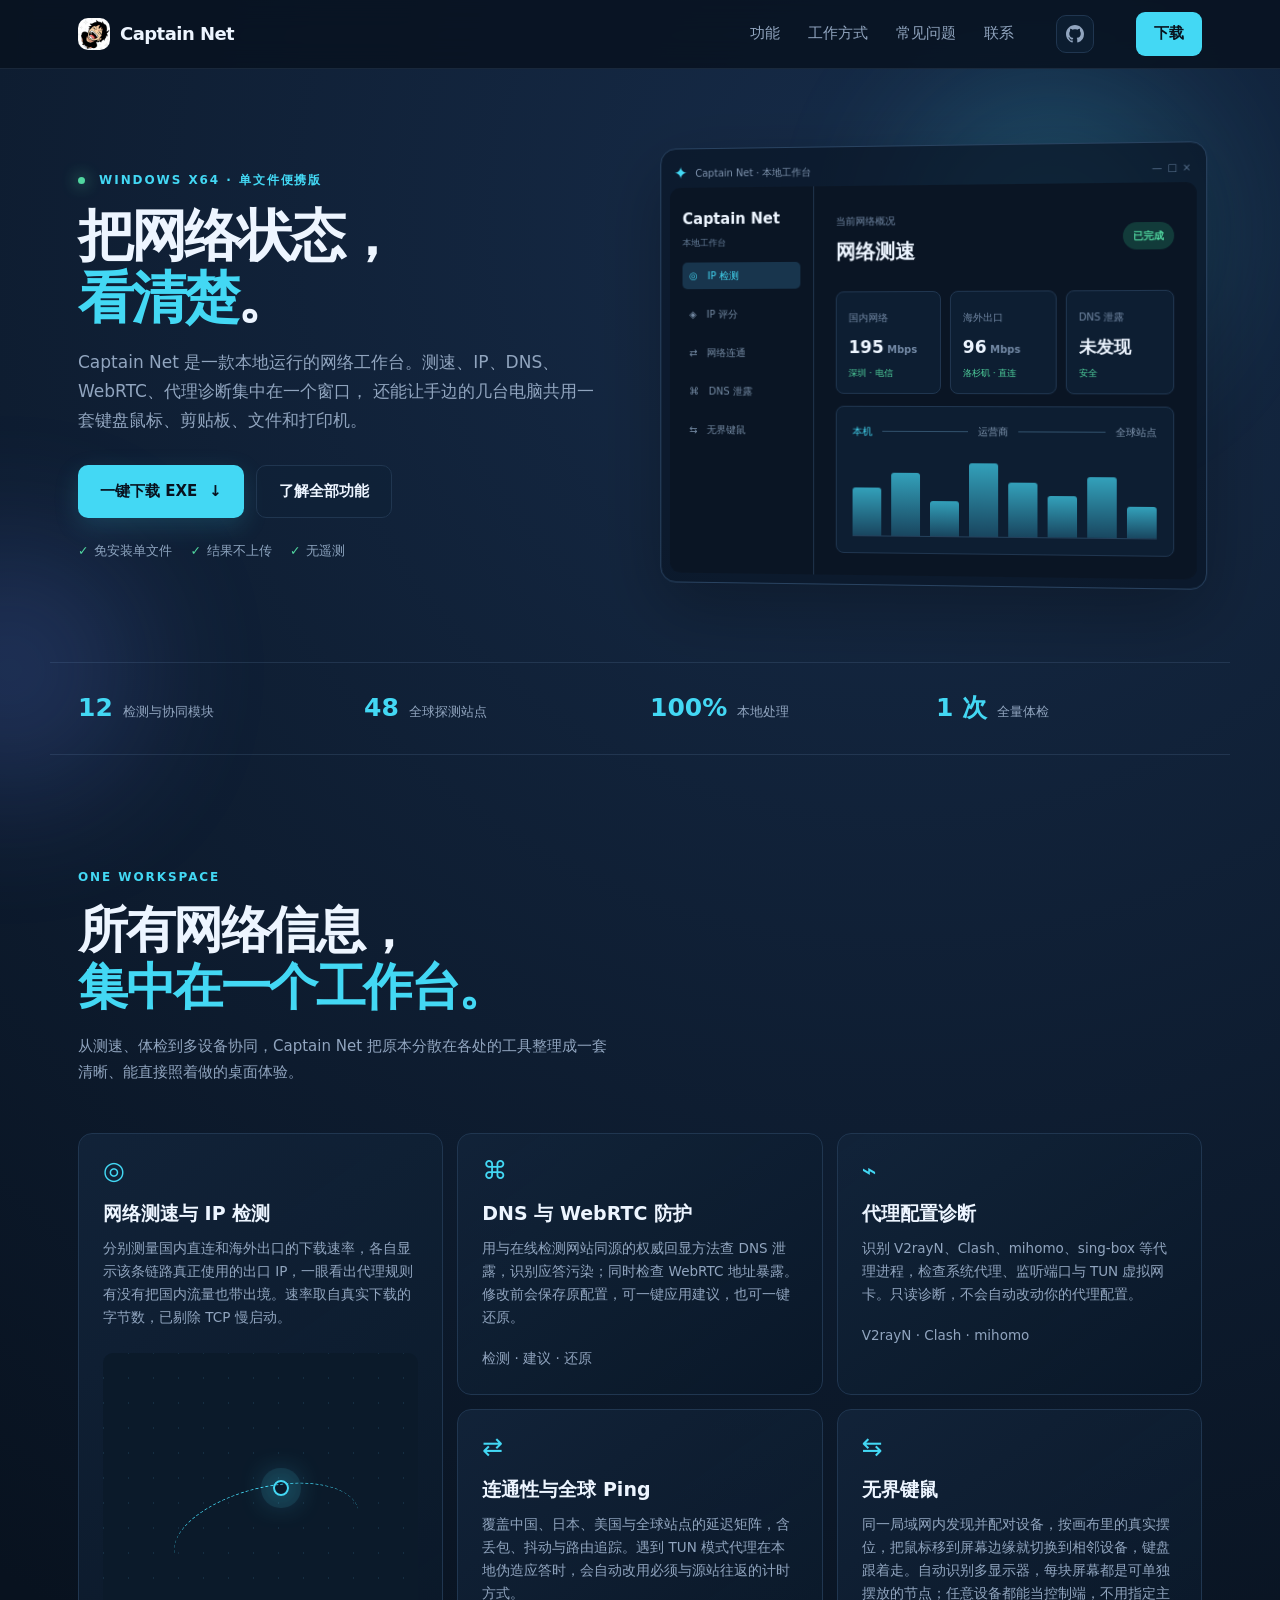
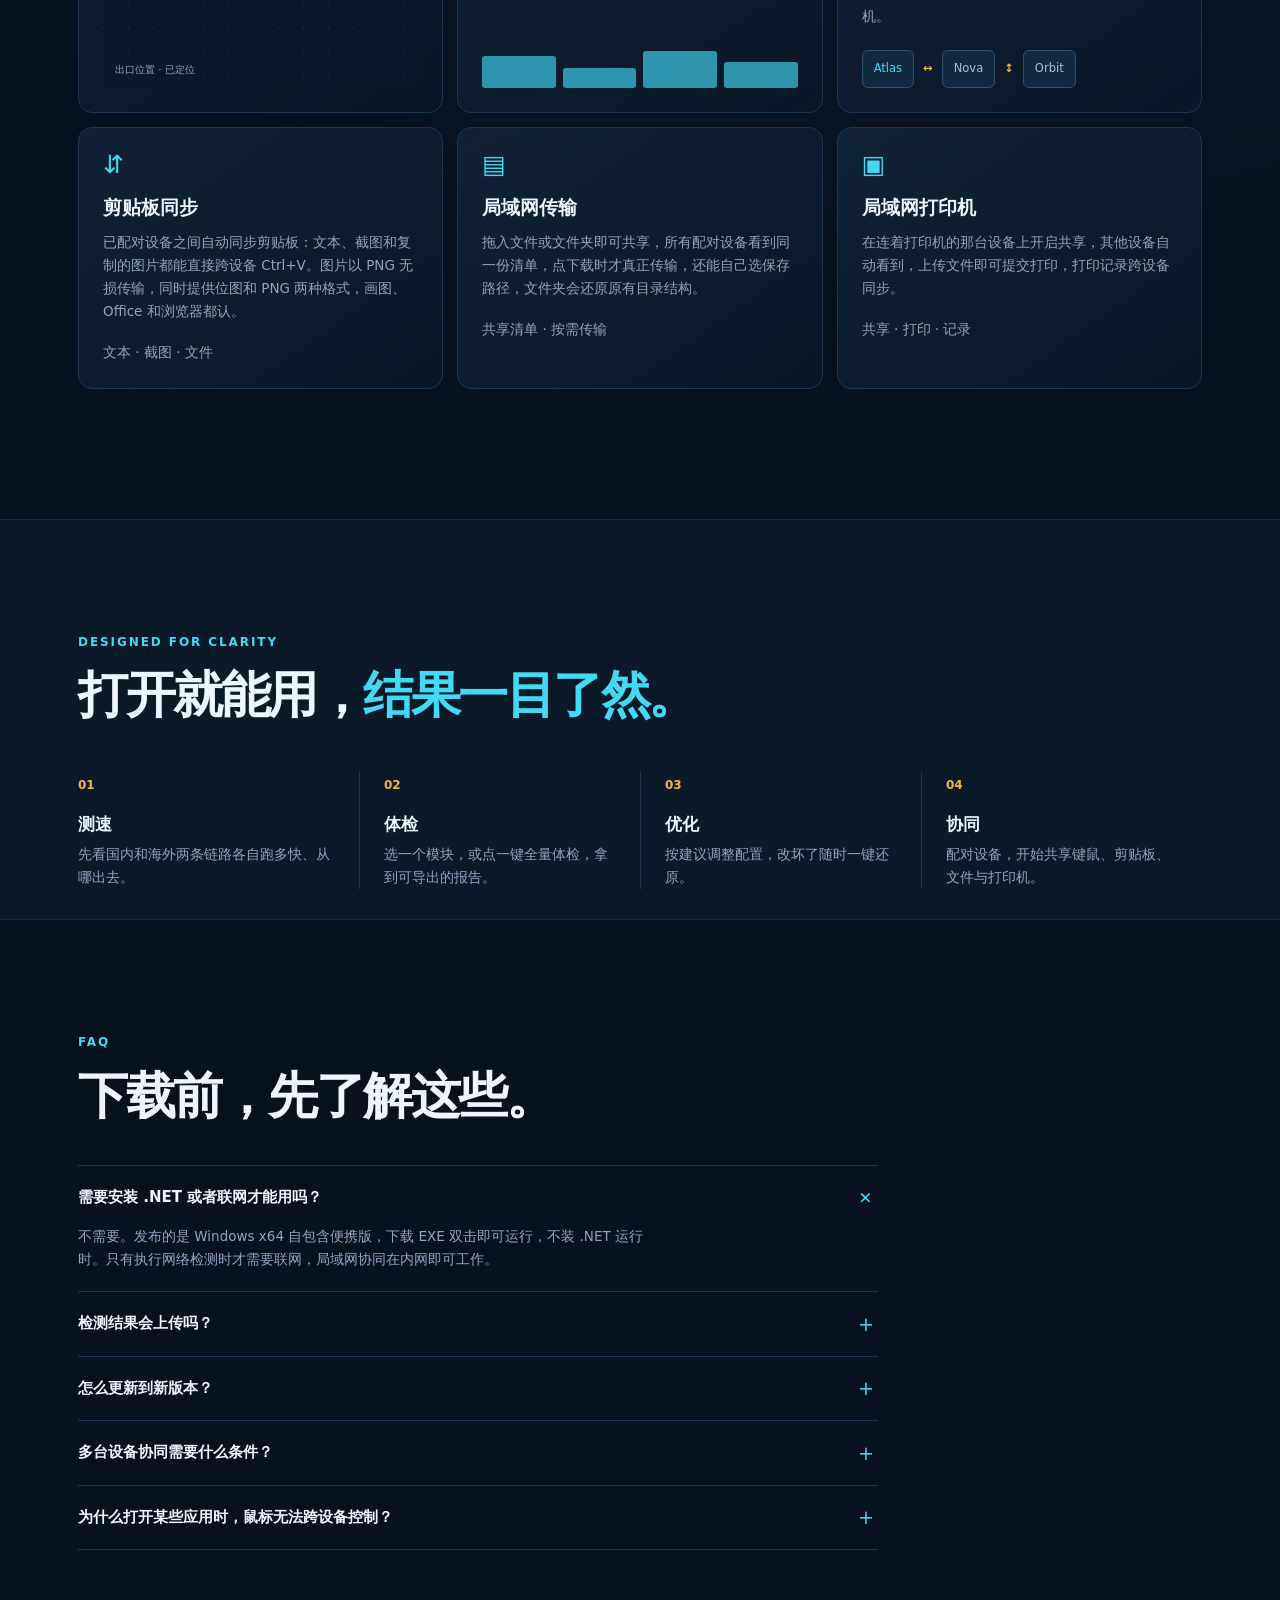
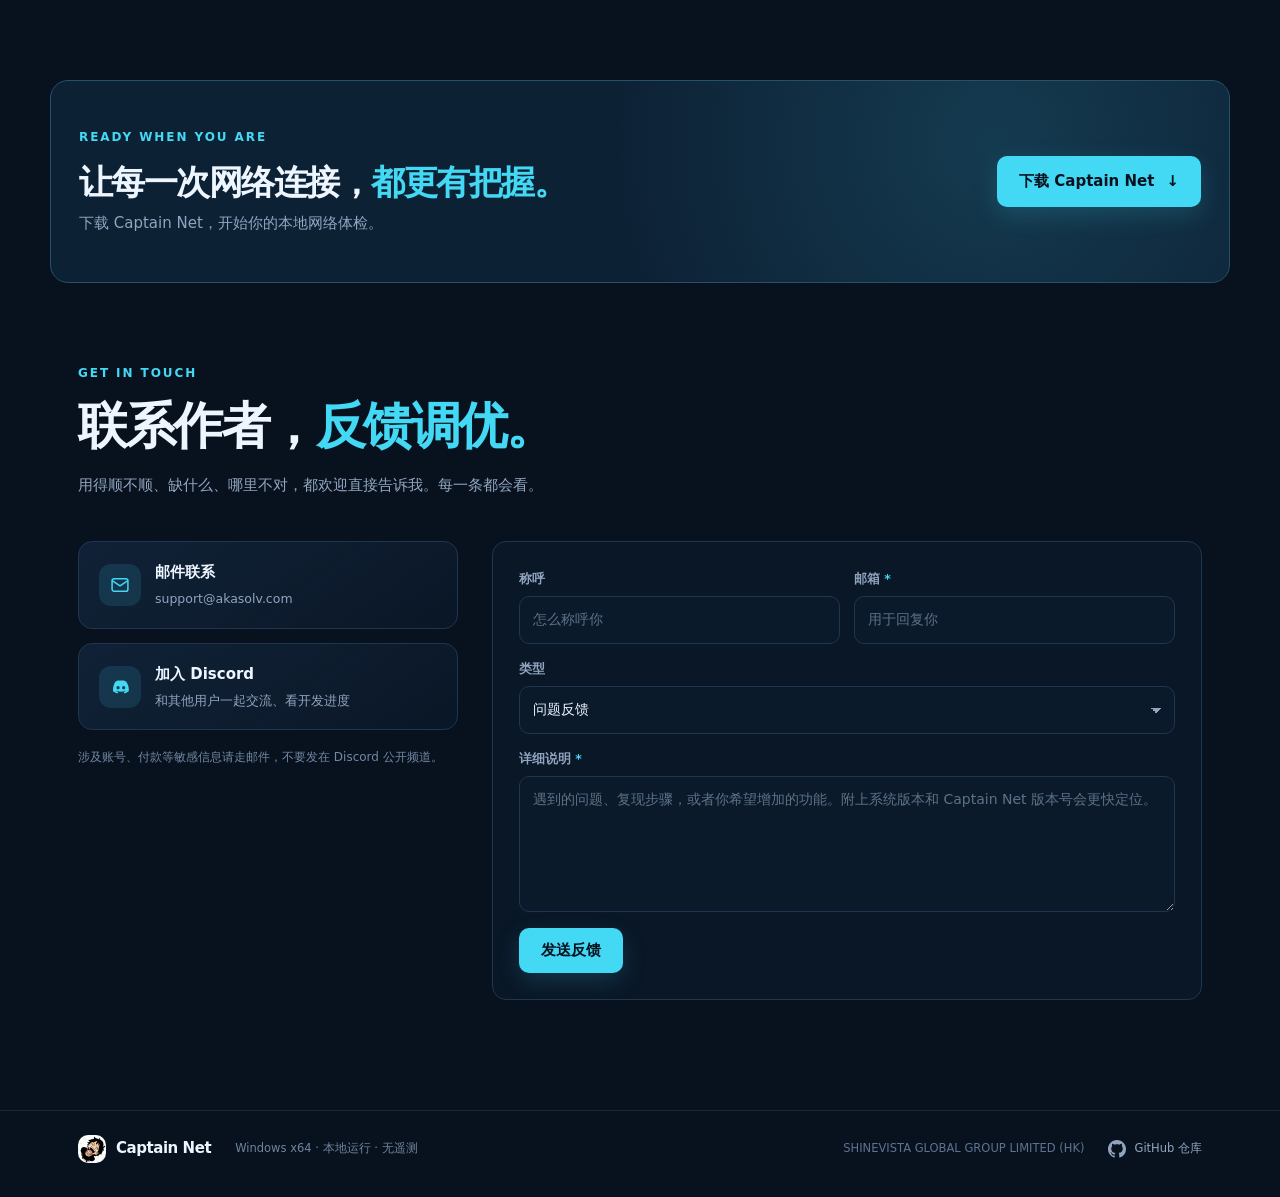
==== index.html @ dd7afcbd "Answer why cross-device mouse control fails in some apps Adds an FAQ entry covering the three cases " ====
<!doctype html>
<html lang="zh-CN">
<head>
  <meta charset="utf-8">
  <meta name="viewport" content="width=device-width, initial-scale=1, viewport-fit=cover">
  <meta name="theme-color" content="#08121f">
  <title>Captain Net · 本地网络工作台</title>
  <meta name="description" content="Captain Net 是一款本地运行的 Windows 网络工具：网络测速、IP 与 DNS 检测、代理诊断，以及跨设备共享键鼠、剪贴板、文件与打印机。单文件便携版，检测结果不上传。">

  <link rel="icon" type="image/png" sizes="32x32" href="assets/icon-32.png">
  <link rel="icon" type="image/png" sizes="512x512" href="assets/icon-512.png">
  <link rel="apple-touch-icon" href="assets/icon-180.png">

  <meta property="og:type" content="website">
  <meta property="og:title" content="Captain Net · 本地网络工作台">
  <meta property="og:description" content="网络测速、IP 与 DNS 检测、代理诊断，以及跨设备共享键鼠、剪贴板、文件与打印机。单文件便携版，本地运行。">
  <meta property="og:image" content="assets/icon-512.png">
  <meta name="twitter:card" content="summary">

  <link rel="preload" as="image" href="assets/icon-180.png">
  <link rel="stylesheet" href="styles.css">
</head>
<body>
  <div class="ambient ambient-one" aria-hidden="true"></div>
  <div class="ambient ambient-two" aria-hidden="true"></div>

  <a class="skip-link" href="#features">跳到主要内容</a>

  <header class="site-header">
    <div class="header-inner">
      <a class="brand" href="#top" aria-label="Captain Net 首页">
        <img src="assets/icon-180.png" width="32" height="32" alt="">
        <span>Captain Net</span>
      </a>

      <nav class="main-nav" id="main-nav" aria-label="主导航">
        <a href="#features">功能</a>
        <a href="#workflow">工作方式</a>
        <a href="#faq">常见问题</a>
        <a href="#contact">联系</a>
      </nav>

      <a class="icon-link" href="https://github.com/captainzeqi/Captain-Net-Releases" target="_blank" rel="noopener" aria-label="在 GitHub 上查看 Captain Net" title="GitHub 仓库"><svg viewBox="0 0 16 16" width="18" height="18" aria-hidden="true" focusable="false"><path fill="currentColor" d="M8 0C3.58 0 0 3.58 0 8c0 3.54 2.29 6.53 5.47 7.59.4.07.55-.17.55-.38 0-.19-.01-.82-.01-1.49-2.01.37-2.53-.49-2.69-.94-.09-.23-.48-.94-.82-1.13-.28-.15-.68-.52-.01-.53.63-.01 1.08.58 1.23.82.72 1.21 1.87.87 2.33.66.07-.52.28-.87.51-1.07-1.78-.2-3.64-.89-3.64-3.95 0-.87.31-1.59.82-2.15-.08-.2-.36-1.02.08-2.12 0 0 .67-.21 2.2.82.64-.18 1.32-.27 2-.27.68 0 1.36.09 2 .27 1.53-1.04 2.2-.82 2.2-.82.44 1.1.16 1.92.08 2.12.51.56.82 1.27.82 2.15 0 3.07-1.87 3.75-3.65 3.95.29.25.54.73.54 1.48 0 1.07-.01 1.93-.01 2.2 0 .21.15.46.55.38A8.01 8.01 0 0 0 16 8c0-4.42-3.58-8-8-8Z"/></svg></a>

      <a class="nav-download" data-download href="https://github.com/captainzeqi/Captain-Net-Releases/releases/latest">下载</a>

      <button class="nav-toggle" type="button" aria-expanded="false" aria-controls="main-nav" aria-label="展开导航">
        <span></span><span></span>
      </button>
    </div>
  </header>

  <main id="top">
    <section class="hero section-shell">
      <div class="hero-copy">
        <p class="eyebrow"><span class="status-dot"></span> Windows x64 · 单文件便携版</p>
        <h1>把网络状态，<em>看清楚</em>。</h1>
        <p class="hero-lead">
          Captain Net 是一款本地运行的网络工作台。测速、IP、DNS、WebRTC、代理诊断集中在一个窗口，
          还能让手边的几台电脑共用一套键盘鼠标、剪贴板、文件和打印机。
        </p>
        <div class="hero-actions">
          <a class="button button-primary" data-download href="https://github.com/captainzeqi/Captain-Net-Releases/releases/latest">
            一键下载 EXE <span aria-hidden="true">↓</span>
          </a>
          <a class="button button-secondary" href="#features">了解全部功能</a>
        </div>
        <ul class="trust-row">
          <li>免安装单文件</li>
          <li>结果不上传</li>
          <li>无遥测</li>
        </ul>
      </div>

      <div class="hero-visual" aria-label="Captain Net 界面预览" role="img">
        <div class="window-top" aria-hidden="true">
          <span class="window-logo">✦</span>
          <span class="window-title">Captain Net · 本地工作台</span>
          <span class="window-controls">— □ ×</span>
        </div>
        <div class="dashboard" aria-hidden="true">
          <aside>
            <strong>Captain Net</strong>
            <small>本地工作台</small>
            <i class="nav-active">◎　IP 检测</i>
            <i>◈　IP 评分</i>
            <i>⇄　网络连通</i>
            <i>⌘　DNS 泄露</i>
            <i>⇆　无界键鼠</i>
          </aside>
          <div class="dash-content">
            <div class="dash-heading">
              <div><small>当前网络概况</small><h3>网络测速</h3></div>
              <b>已完成</b>
            </div>
            <div class="metric-grid">
              <div><small>国内网络</small><strong>195<span> Mbps</span></strong><span class="good">深圳 · 电信</span></div>
              <div><small>海外出口</small><strong>96<span> Mbps</span></strong><span class="good">洛杉矶 · 直连</span></div>
              <div><small>DNS 泄露</small><strong>未发现</strong><span class="good">安全</span></div>
            </div>
            <div class="route-card">
              <div class="route-line">
                <span class="route-node active">本机</span><i></i>
                <span class="route-node">运营商</span><i></i>
                <span class="route-node">全球站点</span>
              </div>
              <div class="route-bars">
                <b style="height:58%"></b><b style="height:76%"></b><b style="height:42%"></b><b style="height:88%"></b>
                <b style="height:65%"></b><b style="height:50%"></b><b style="height:72%"></b><b style="height:38%"></b>
              </div>
            </div>
          </div>
        </div>
      </div>
    </section>

    <section class="proof-strip section-shell" aria-label="产品概览">
      <div><strong>12</strong><span>检测与协同模块</span></div>
      <div><strong>48</strong><span>全球探测站点</span></div>
      <div><strong>100%</strong><span>本地处理</span></div>
      <div><strong>1 次</strong><span>全量体检</span></div>
    </section>

    <section id="features" class="section-shell section-block">
      <div class="section-heading">
        <p class="eyebrow">ONE WORKSPACE</p>
        <h2>所有网络信息，<br><em>集中在一个工作台。</em></h2>
        <p>从测速、体检到多设备协同，Captain Net 把原本分散在各处的工具整理成一套清晰、能直接照着做的桌面体验。</p>
      </div>

      <div class="feature-grid">
        <article class="feature-card feature-large">
          <span class="feature-icon" aria-hidden="true">◎</span>
          <h3>网络测速与 IP 检测</h3>
          <p>分别测量国内直连和海外出口的下载速率，各自显示该条链路真正使用的出口 IP，一眼看出代理规则有没有把国内流量也带出境。速率取自真实下载的字节数，已剔除 TCP 慢启动。</p>
          <div class="mini-map" aria-hidden="true">
            <span class="map-pulse"></span>
            <span class="map-route"></span>
            <small>出口位置 · 已定位</small>
          </div>
        </article>

        <article class="feature-card">
          <span class="feature-icon" aria-hidden="true">⌘</span>
          <h3>DNS 与 WebRTC 防护</h3>
          <p>用与在线检测网站同源的权威回显方法查 DNS 泄露，识别应答污染；同时检查 WebRTC 地址暴露。修改前会保存原配置，可一键应用建议，也可一键还原。</p>
          <p class="feature-tag">检测 · 建议 · 还原</p>
        </article>

        <article class="feature-card">
          <span class="feature-icon" aria-hidden="true">⌁</span>
          <h3>代理配置诊断</h3>
          <p>识别 V2rayN、Clash、mihomo、sing-box 等代理进程，检查系统代理、监听端口与 TUN 虚拟网卡。只读诊断，不会自动改动你的代理配置。</p>
          <p class="feature-tag">V2rayN · Clash · mihomo</p>
        </article>

        <article class="feature-card">
          <span class="feature-icon" aria-hidden="true">⇄</span>
          <h3>连通性与全球 Ping</h3>
          <p>覆盖中国、日本、美国与全球站点的延迟矩阵，含丢包、抖动与路由追踪。遇到 TUN 模式代理在本地伪造应答时，会自动改用必须与源站往返的计时方式。</p>
          <div class="latency-lines" aria-hidden="true"><i></i><i></i><i></i><i></i></div>
        </article>

        <article class="feature-card">
          <span class="feature-icon" aria-hidden="true">⇆</span>
          <h3>无界键鼠</h3>
          <p>同一局域网内发现并配对设备，按画布里的真实摆位，把鼠标移到屏幕边缘就切换到相邻设备，键盘跟着走。自动识别多显示器，每块屏幕都是可单独摆放的节点；任意设备都能当控制端，不用指定主机。</p>
          <div class="device-flow" aria-hidden="true">
            <span>Atlas</span><b>↔</b><span>Nova</span><b>↕</b><span>Orbit</span>
          </div>
        </article>

        <article class="feature-card">
          <span class="feature-icon" aria-hidden="true">⇵</span>
          <h3>剪贴板同步</h3>
          <p>已配对设备之间自动同步剪贴板：文本、截图和复制的图片都能直接跨设备 Ctrl+V。图片以 PNG 无损传输，同时提供位图和 PNG 两种格式，画图、Office 和浏览器都认。</p>
          <p class="feature-tag">文本 · 截图 · 文件</p>
        </article>

        <article class="feature-card">
          <span class="feature-icon" aria-hidden="true">▤</span>
          <h3>局域网传输</h3>
          <p>拖入文件或文件夹即可共享，所有配对设备看到同一份清单，点下载时才真正传输，还能自己选保存路径，文件夹会还原原有目录结构。</p>
          <p class="feature-tag">共享清单 · 按需传输</p>
        </article>

        <article class="feature-card">
          <span class="feature-icon" aria-hidden="true">▣</span>
          <h3>局域网打印机</h3>
          <p>在连着打印机的那台设备上开启共享，其他设备自动看到，上传文件即可提交打印，打印记录跨设备同步。</p>
          <p class="feature-tag">共享 · 打印 · 记录</p>
        </article>
      </div>
    </section>

    <section id="workflow" class="workflow section-block">
      <div class="section-shell">
        <div class="section-heading compact">
          <p class="eyebrow">DESIGNED FOR CLARITY</p>
          <h2>打开就能用，<em>结果一目了然。</em></h2>
        </div>
        <ol class="steps">
          <li class="step"><b>01</b><h3>测速</h3><p>先看国内和海外两条链路各自跑多快、从哪出去。</p></li>
          <li class="step"><b>02</b><h3>体检</h3><p>选一个模块，或点一键全量体检，拿到可导出的报告。</p></li>
          <li class="step"><b>03</b><h3>优化</h3><p>按建议调整配置，改坏了随时一键还原。</p></li>
          <li class="step"><b>04</b><h3>协同</h3><p>配对设备，开始共享键鼠、剪贴板、文件与打印机。</p></li>
        </ol>
      </div>
    </section>

    <section id="faq" class="section-shell section-block faq">
      <div class="section-heading compact">
        <p class="eyebrow">FAQ</p>
        <h2>下载前，先了解这些。</h2>
      </div>
      <div class="faq-list">
        <details open>
          <summary>需要安装 .NET 或者联网才能用吗？</summary>
          <p>不需要。发布的是 Windows x64 自包含便携版，下载 EXE 双击即可运行，不装 .NET 运行时。只有执行网络检测时才需要联网，局域网协同在内网即可工作。</p>
        </details>
        <details>
          <summary>检测结果会上传吗？</summary>
          <p>不会。所有检测都在本机完成，结果默认保存在本机，不上传报告，也不含遥测。局域网功能只对你确认过的已配对设备开放。</p>
        </details>
        <details>
          <summary>怎么更新到新版本？</summary>
          <p>应用会自动检查新版本，在左下角弹出提示。点“立即重启更新”会直接升到最新版本，下载到应用所在目录，替换完成后自动删除旧版本并重新启动，不需要手动下载。</p>
        </details>
        <details>
          <summary>多台设备协同需要什么条件？</summary>
          <p>设备处于同一局域网，互相配对（配对需双方确认），并升级到相同版本。发现使用 UDP 45678，传输使用 TCP 45679，键鼠低延迟输入使用 UDP 45679；若被防火墙拦截，请允许 Captain Net 访问本地网络。</p>
        </details>
        <details>
          <summary>为什么打开某些应用时，鼠标无法跨设备控制？</summary>
          <p>因为这些窗口的输入权限高于 Captain Net，Windows 会直接拦掉外部程序送进去的键鼠事件。常见的是三种情况：</p>
          <ul>
            <li><strong>以管理员身份运行的程序</strong>——任务管理器、注册表编辑器、提权安装程序等。Windows 不允许普通权限的进程向更高权限的窗口发送输入。<em>这一种可以解决：把两台设备上的 Captain Net 都改成以管理员身份运行。</em></li>
            <li><strong>系统安全桌面</strong>——UAC 提权弹窗、Ctrl+Alt+Del、锁屏和登录界面。这块运行在独立桌面上，任何第三方程序都无法在其中注入输入，属于系统设计，只能用那台设备自己的键鼠操作。</li>
            <li><strong>游戏与带反作弊的程序</strong>——它们直接读取鼠标的原始输入数据，而不是看光标位置，反作弊模块还会主动过滤掉带「注入」标记的合成事件。</li>
          </ul>
          <p>键盘受同样的限制。如果只是某一个窗口点不动，先确认它是不是以管理员身份启动的。</p>
        </details>
      </div>
    </section>

    <section class="final-cta section-shell">
      <div class="final-cta-copy">
        <p class="eyebrow">READY WHEN YOU ARE</p>
        <h2>让每一次网络连接，<em>都更有把握。</em></h2>
        <p>下载 Captain Net，开始你的本地网络体检。</p>
      </div>
      <a class="button button-primary" data-download href="https://github.com/captainzeqi/Captain-Net-Releases/releases/latest">
        下载 Captain Net <span aria-hidden="true">↓</span>
      </a>
    </section>

    <section id="contact" class="section-shell contact">
      <div class="section-heading compact">
        <p class="eyebrow">GET IN TOUCH</p>
        <h2>联系作者，<em>反馈调优。</em></h2>
        <p>用得顺不顺、缺什么、哪里不对，都欢迎直接告诉我。每一条都会看。</p>
      </div>

      <div class="contact-grid">
        <div class="contact-side">
          <a class="contact-card" href="mailto:support@akasolv.com">
            <span class="contact-icon" aria-hidden="true">
              <svg viewBox="0 0 24 24" width="20" height="20" fill="none" stroke="currentColor" stroke-width="1.8" stroke-linecap="round" stroke-linejoin="round">
                <rect x="2.5" y="4.5" width="19" height="15" rx="2.5"/><path d="m3 7 9 6 9-6"/>
              </svg>
            </span>
            <span class="contact-text">
              <strong>邮件联系</strong>
              <small>support@akasolv.com</small>
            </span>
          </a>

          <a class="contact-card" href="https://discord.gg/dVdHnRmp" target="_blank" rel="noopener">
            <span class="contact-icon" aria-hidden="true">
              <svg viewBox="0 0 24 24" width="20" height="20" fill="currentColor">
                <path d="M19.27 5.33A16.9 16.9 0 0 0 15.1 4l-.2.38a15.7 15.7 0 0 1 3.7 1.19 12.6 12.6 0 0 0-10.9-.4c-.36.16-.58.28-.58.28a15.9 15.9 0 0 1 3.9-1.24L10.8 4a16.9 16.9 0 0 0-4.17 1.33C4 9.36 3.29 13.28 3.64 17.15A17 17 0 0 0 8.8 19.7l1.05-1.44c-.9-.34-1.71-.79-2.4-1.34l.5-.36a12.1 12.1 0 0 0 10.3 0l.5.36c-.7.55-1.5 1-2.4 1.34l1.04 1.44a17 17 0 0 0 5.17-2.55c.42-4.48-.71-8.36-3.29-11.82ZM9.68 14.8c-1 0-1.83-.92-1.83-2.05s.8-2.06 1.83-2.06 1.85.93 1.83 2.06c0 1.13-.81 2.05-1.83 2.05Zm6.75 0c-1 0-1.83-.92-1.83-2.05s.8-2.06 1.83-2.06 1.84.93 1.83 2.06c0 1.13-.81 2.05-1.83 2.05Z"/>
              </svg>
            </span>
            <span class="contact-text">
              <strong>加入 Discord</strong>
              <small>和其他用户一起交流、看开发进度</small>
            </span>
          </a>

          <p class="contact-note">涉及账号、付款等敏感信息请走邮件，不要发在 Discord 公开频道。</p>
        </div>

        <!-- 表单由 FormSubmit 代收后转发到 Captain@akasolv.com。
             首次提交后需要到该邮箱点确认链接激活，之后才会正常收到。
             激活后可以在 FormSubmit 后台换成哈希地址替换掉 action 里的明文邮箱，避免被爬虫采集。 -->
        <form class="feedback-form" action="https://formsubmit.co/Captain@akasolv.com" method="POST" novalidate>
          <input type="hidden" name="_subject" value="Captain Net 网站反馈">
          <input type="hidden" name="_template" value="table">
          <input type="hidden" name="_captcha" value="false">
          <!-- 蜜罐字段：正常用户看不到，机器人填了就会被丢弃 -->
          <input type="text" name="_honey" tabindex="-1" autocomplete="off" aria-hidden="true">

          <div class="field-row">
            <label class="field">
              <span>称呼</span>
              <input type="text" name="name" autocomplete="name" placeholder="怎么称呼你">
            </label>
            <label class="field">
              <span>邮箱 <i>*</i></span>
              <input type="email" name="email" required autocomplete="email" placeholder="用于回复你">
            </label>
          </div>

          <label class="field">
            <span>类型</span>
            <select name="type">
              <option>问题反馈</option>
              <option>功能建议</option>
              <option>使用咨询</option>
              <option>其它</option>
            </select>
          </label>

          <label class="field">
            <span>详细说明 <i>*</i></span>
            <textarea name="message" rows="5" required placeholder="遇到的问题、复现步骤，或者你希望增加的功能。附上系统版本和 Captain Net 版本号会更快定位。"></textarea>
          </label>

          <div class="form-actions">
            <button class="button button-primary" type="submit">发送反馈</button>
            <p class="form-status" role="status" aria-live="polite"></p>
          </div>
        </form>
      </div>
    </section>
  </main>

  <footer class="site-footer">
    <div class="section-shell footer-inner">
      <a class="brand" href="#top">
        <img src="assets/icon-180.png" width="28" height="28" alt="">
        <span>Captain Net</span>
      </a>
      <p class="footer-meta">Windows x64 · 本地运行 · 无遥测</p>
      <p class="footer-publisher">SHINEVISTA GLOBAL GROUP LIMITED (HK)</p>
      <a class="footer-link" href="https://github.com/captainzeqi/Captain-Net-Releases" target="_blank" rel="noopener"><svg viewBox="0 0 16 16" width="18" height="18" aria-hidden="true" focusable="false"><path fill="currentColor" d="M8 0C3.58 0 0 3.58 0 8c0 3.54 2.29 6.53 5.47 7.59.4.07.55-.17.55-.38 0-.19-.01-.82-.01-1.49-2.01.37-2.53-.49-2.69-.94-.09-.23-.48-.94-.82-1.13-.28-.15-.68-.52-.01-.53.63-.01 1.08.58 1.23.82.72 1.21 1.87.87 2.33.66.07-.52.28-.87.51-1.07-1.78-.2-3.64-.89-3.64-3.95 0-.87.31-1.59.82-2.15-.08-.2-.36-1.02.08-2.12 0 0 .67-.21 2.2.82.64-.18 1.32-.27 2-.27.68 0 1.36.09 2 .27 1.53-1.04 2.2-.82 2.2-.82.44 1.1.16 1.92.08 2.12.51.56.82 1.27.82 2.15 0 3.07-1.87 3.75-3.65 3.95.29.25.54.73.54 1.48 0 1.07-.01 1.93-.01 2.2 0 .21.15.46.55.38A8.01 8.01 0 0 0 16 8c0-4.42-3.58-8-8-8Z"/></svg><span>GitHub 仓库</span></a>
    </div>
  </footer>

  <div class="download-toast" role="status" aria-live="polite">开始下载 Captain Net…</div>
  <script src="script.js" defer></script>
</body>
</html>
---- styles.css ----
/* Captain Net landing page
   单一样式表：之前 styles.css 和 layout-overrides.css 各写一套 feature-grid，
   两边的列数和高度互相覆盖，改任何一处都可能在某个宽度上错位，所以合并到这里。 */

:root {
  --bg: #08121f;
  --panel: #0e1b2c;
  --panel-2: #12243a;
  --line: #203650;
  --line-soft: rgba(127, 163, 203, .14);
  --text: #edf5ff;
  --muted: #91a5bf;
  --faint: #7288a4;
  --cyan: #43d8f4;
  --blue: #6c8cff;
  --gold: #f4b34e;
  --green: #51d7a0;

  --shell: 1180px;
  --pad: clamp(18px, 4vw, 28px);
  --radius: 14px;
  --ease: cubic-bezier(.22, .61, .36, 1);
}

*, *::before, *::after { box-sizing: border-box; }

html {
  scroll-behavior: smooth;
  /* 顶栏是吸顶的，锚点跳转要留出它的高度，否则标题会被压在栏下面 */
  scroll-padding-top: 88px;
  -webkit-text-size-adjust: 100%;
}

body {
  margin: 0;
  background: radial-gradient(circle at 70% 5%, #162b48 0, #08121f 38%), var(--bg);
  color: var(--text);
  font: 15px/1.7 Inter, "Segoe UI", "Microsoft YaHei", system-ui, sans-serif;
  overflow-x: hidden;
  -webkit-font-smoothing: antialiased;
}

img { max-width: 100%; height: auto; }

::selection { background: rgba(67, 216, 244, .28); }

:focus-visible { outline: 2px solid var(--cyan); outline-offset: 3px; border-radius: 6px; }

.skip-link {
  position: absolute;
  left: -9999px;
  top: 12px;
  z-index: 60;
  background: var(--cyan);
  color: #08121f;
  padding: 10px 16px;
  border-radius: 8px;
  font-weight: 700;
  text-decoration: none;
}
.skip-link:focus { left: 16px; }

/* 背景光晕。用 transform: translateZ(0) 让它单独成层，
   滚动时不会连带把整页内容拉进重绘。 */
.ambient {
  position: fixed;
  z-index: -1;
  filter: blur(70px);
  opacity: .2;
  border-radius: 50%;
  pointer-events: none;
  transform: translateZ(0);
}
.ambient-one { width: 300px; height: 300px; background: var(--cyan); right: 6%; top: 80px; }
.ambient-two { width: 260px; height: 260px; background: var(--blue); left: -120px; top: 60%; }

.section-shell {
  width: 100%;
  max-width: var(--shell);
  margin-inline: auto;
  padding-inline: var(--pad);
}

/* ---------------------------------------------------------------- 顶栏 */

.site-header {
  position: sticky;
  top: 0;
  z-index: 50;
  background: rgba(8, 18, 31, .82);
  backdrop-filter: blur(14px);
  -webkit-backdrop-filter: blur(14px);
  border-bottom: 1px solid var(--line-soft);
}

.header-inner {
  max-width: var(--shell);
  margin-inline: auto;
  padding-inline: var(--pad);
  min-height: 68px;
  display: flex;
  align-items: center;
  gap: clamp(16px, 4vw, 42px);
}

.brand {
  display: inline-flex;
  align-items: center;
  gap: 10px;
  color: var(--text);
  text-decoration: none;
  font-size: 18px;
  font-weight: 750;
  letter-spacing: -.03em;
  white-space: nowrap;
}
.brand img { width: 32px; height: 32px; border-radius: 10px; object-fit: cover; }

.main-nav { display: flex; gap: clamp(18px, 3vw, 28px); margin-left: auto; }
.main-nav ~ .icon-link { margin-left: 0; }
.main-nav a { color: var(--muted); text-decoration: none; transition: color .18s var(--ease); }
.main-nav a:hover { color: var(--cyan); }

.nav-download {
  color: #09121e;
  text-decoration: none;
  background: var(--cyan);
  font-weight: 700;
  padding: 9px 18px;
  border-radius: 9px;
  white-space: nowrap;
  transition: transform .18s var(--ease), box-shadow .18s var(--ease);
}
.nav-download:hover { transform: translateY(-1px); box-shadow: 0 8px 22px rgba(67, 216, 244, .22); }

/* GitHub 仓库入口。放在下载按钮左边，图标用 currentColor 跟随主题色。 */
.icon-link {
  display: inline-grid;
  place-items: center;
  width: 38px;
  height: 38px;
  margin-left: auto;
  border: 1px solid var(--line);
  border-radius: 10px;
  color: var(--muted);
  background: rgba(16, 34, 56, .6);
  transition: color .18s var(--ease), border-color .18s var(--ease), transform .18s var(--ease);
}
.icon-link + .nav-download { margin-left: 0; }
.icon-link:hover { color: var(--cyan); border-color: #3e678b; transform: translateY(-1px); }

/* 汉堡按钮只在窄屏出现 */
.nav-toggle {
  display: none;
  width: 40px;
  height: 36px;
  border: 1px solid var(--line);
  border-radius: 9px;
  background: rgba(16, 34, 56, .6);
  cursor: pointer;
  padding: 0;
  place-items: center;
  gap: 5px;
}
.nav-toggle span {
  display: block;
  width: 16px;
  height: 1.5px;
  background: var(--text);
  transition: transform .22s var(--ease), opacity .22s var(--ease);
}
.nav-toggle[aria-expanded="true"] span:first-child { transform: translateY(3.25px) rotate(45deg); }
.nav-toggle[aria-expanded="true"] span:last-child { transform: translateY(-3.25px) rotate(-45deg); }

/* ---------------------------------------------------------------- 首屏 */

.hero {
  display: grid;
  grid-template-columns: minmax(0, 1fr) minmax(0, 1.06fr);
  gap: clamp(32px, 5vw, 60px);
  align-items: center;
  padding-block: clamp(48px, 7vw, 76px);
}

.hero-copy { min-width: 0; }

.eyebrow {
  color: var(--cyan);
  font-size: 12px;
  font-weight: 800;
  letter-spacing: .16em;
  text-transform: uppercase;
  margin: 0 0 15px;
}
.status-dot {
  display: inline-block;
  width: 7px; height: 7px;
  border-radius: 50%;
  background: var(--green);
  box-shadow: 0 0 15px var(--green);
  margin-right: 8px;
}

/* 上限压到 56px：再大就会超出左栏宽度，中文没有空格可断，
   标题会从「把网络状/态，」这种词中间折行。 */
.hero h1 {
  font-size: clamp(34px, 4.6vw, 56px);
  line-height: 1.1;
  letter-spacing: -.055em;
  margin: 0 0 20px;
  text-wrap: balance;
}
.hero h1 em, .section-heading em, .final-cta em { font-style: normal; color: var(--cyan); }

.hero-lead { max-width: 54ch; color: var(--muted); font-size: clamp(15px, 1.6vw, 17px); margin: 0; }

.hero-actions { display: flex; flex-wrap: wrap; gap: 12px; margin: 30px 0 22px; }

.button {
  display: inline-flex;
  align-items: center;
  gap: 12px;
  text-decoration: none;
  border-radius: 10px;
  padding: 13px 22px;
  font-weight: 750;
  white-space: nowrap;
  transition: transform .18s var(--ease), box-shadow .18s var(--ease), border-color .18s var(--ease);
}
.button:hover { transform: translateY(-2px); }
.button-primary { color: #08121f; background: var(--cyan); box-shadow: 0 8px 25px rgba(67, 216, 244, .17); }
.button-primary:hover { box-shadow: 0 14px 34px rgba(67, 216, 244, .26); }
.button-secondary { color: var(--text); border: 1px solid var(--line); background: rgba(16, 34, 56, .6); }
.button-secondary:hover { border-color: #3e678b; }

.trust-row {
  display: flex;
  flex-wrap: wrap;
  gap: 8px 18px;
  margin: 0;
  padding: 0;
  list-style: none;
  color: #8da4bf;
  font-size: 12.5px;
}
.trust-row li::before { content: "✓"; color: var(--green); margin-right: 6px; }

/* 界面预览。min-width:0 很关键：网格子项默认 min-width:auto，
   里面的仪表盘一旦比列宽，整块就会把首屏撑出横向滚动条。 */
.hero-visual {
  min-width: 0;
  background: rgba(9, 22, 38, .72);
  border: 1px solid #294361;
  border-radius: 16px;
  padding: 9px;
  box-shadow: 0 25px 70px rgba(0, 0, 0, .28);
  transform: perspective(1100px) rotateY(-4deg);
}

.window-top { height: 30px; color: #7f94ae; font-size: 10px; display: flex; align-items: center; gap: 8px; padding-inline: 4px; }
.window-logo { color: var(--cyan); font-size: 17px; }
.window-title { overflow: hidden; text-overflow: ellipsis; white-space: nowrap; }
.window-controls { margin-left: auto; color: #58718e; letter-spacing: .1em; }

.dashboard {
  display: grid;
  grid-template-columns: 148px minmax(0, 1fr);
  background: #0a1524;
  border-radius: 11px;
  overflow: hidden;
}
.dashboard aside { border-right: 1px solid #20344c; padding: 20px 13px; display: flex; flex-direction: column; gap: 12px; min-width: 0; }
.dashboard aside strong { font-size: 15px; }
.dashboard aside small { color: #68809c; font-size: 9px; margin-top: -9px; }
.dashboard aside i {
  font-style: normal; color: #758ba4; font-size: 10px;
  padding: 5px 7px; border-radius: 5px;
  white-space: nowrap; overflow: hidden; text-overflow: ellipsis;
}
.dashboard aside .nav-active { color: var(--cyan); background: #18354d; }

.dash-content { padding: 22px; min-width: 0; }
.dash-heading { display: flex; justify-content: space-between; align-items: center; gap: 12px; }
.dash-heading small, .metric-grid small { color: var(--faint); font-size: 10px; }
.dash-heading h3 { font-size: clamp(17px, 1.8vw, 20px); margin: 1px 0; }
.dash-heading b { font-size: 10px; color: var(--green); background: #123b3a; border-radius: 20px; padding: 5px 10px; white-space: nowrap; }

.metric-grid { display: grid; grid-template-columns: repeat(3, minmax(0, 1fr)); gap: 9px; margin-top: 22px; }
.metric-grid > div { border: 1px solid var(--line); background: #0d1e32; border-radius: 8px; padding: 12px; min-width: 0; }
.metric-grid strong { display: block; font-size: clamp(14px, 1.5vw, 17px); margin: 4px 0; white-space: nowrap; }
.metric-grid strong span { font-size: 10px; color: var(--faint); }
.metric-grid .good { font-size: 9px; color: var(--green); display: block; white-space: nowrap; overflow: hidden; text-overflow: ellipsis; }

.route-card { margin-top: 12px; border: 1px solid var(--line); background: #0d1e32; border-radius: 8px; padding: 16px; }
.route-line { display: flex; align-items: center; color: #8298b1; font-size: 10px; }
.route-line i { height: 1px; background: #31516c; flex: 1; margin: 0 10px; }
.route-node { white-space: nowrap; }
.route-node.active { color: var(--cyan); }
.route-bars { height: 84px; display: flex; align-items: end; gap: 10px; margin-top: 13px; border-bottom: 1px solid #24405b; }
.route-bars b { display: block; flex: 1; background: linear-gradient(var(--cyan), #1e5773); border-radius: 3px 3px 0 0; opacity: .7; }

/* ---------------------------------------------------------------- 数据条 */

.proof-strip {
  padding-block: 24px;
  border-top: 1px solid rgba(127, 163, 203, .16);
  border-bottom: 1px solid rgba(127, 163, 203, .16);
  display: grid;
  grid-template-columns: repeat(4, minmax(0, 1fr));
  gap: 18px 20px;
}
.proof-strip div { display: flex; align-items: baseline; gap: 10px; min-width: 0; }
.proof-strip strong { font-size: clamp(20px, 2.4vw, 25px); color: var(--cyan); }
.proof-strip span { color: var(--muted); font-size: 12.5px; }

/* ---------------------------------------------------------------- 区块 */

.section-block { padding-block: clamp(64px, 9vw, 112px) 30px; }

.section-heading { max-width: 640px; }
.section-heading.compact { max-width: 720px; }
.section-heading h2 {
  font-size: clamp(28px, 4.4vw, 50px);
  line-height: 1.14;
  letter-spacing: -.05em;
  margin: 0 0 18px;
  text-wrap: balance;
}
.section-heading > p:last-child { color: var(--muted); max-width: 56ch; margin: 0; }

/* 功能网格。用 12 列做不对称排布，一处定义，不再靠覆盖文件打补丁。 */
.feature-grid {
  display: grid;
  grid-template-columns: repeat(12, minmax(0, 1fr));
  gap: 14px;
  margin-top: clamp(32px, 5vw, 48px);
}

.feature-card {
  grid-column: span 4;
  display: flex;
  flex-direction: column;
  min-height: 236px;
  background: linear-gradient(145deg, rgba(18, 36, 58, .9), rgba(10, 24, 40, .85));
  border: 1px solid var(--line);
  border-radius: var(--radius);
  padding: 24px;
  position: relative;
  overflow: hidden;
  /* transition 必须写在基础规则上：只写在 :hover 里的话，
     鼠标移开是瞬间弹回去的，看起来就像卡了一下。 */
  transition: transform .25s var(--ease), border-color .25s var(--ease), box-shadow .25s var(--ease);
}
.feature-card:hover {
  border-color: #3e678b;
  transform: translateY(-3px);
  box-shadow: 0 18px 40px rgba(0, 0, 0, .28);
}

/* 8 张卡：大卡占 4 列 × 2 行，其余 7 张各占 4 列，
   合计 36 个格位，正好铺满 3 行 12 列，任何一行都不会留空洞。
   之前有一张卡占 8 列，剩下的宽度放不下它，只能换行，
   于是它原来那行的右侧和最后一行都空着一块。 */
.feature-large { grid-column: span 4; grid-row: span 2; }

.feature-icon { color: var(--cyan); font-size: 25px; line-height: 1; }
.feature-card h3 { font-size: 19px; margin: 14px 0 8px; }
.feature-card p { color: var(--muted); margin: 0; font-size: 13.5px; }

.feature-tag {
  margin-top: auto;
  padding-top: 18px;
  color: #79d6e8;
  font-size: 11.5px;
}

.mini-map {
  flex: 1;
  min-height: 150px;
  margin-top: 24px;
  border-radius: 10px;
  background:
    linear-gradient(135deg, #152e42 1px, transparent 1px),
    linear-gradient(45deg, #152e42 1px, transparent 1px),
    #0b1a2a;
  background-size: 25px 25px;
  position: relative;
  overflow: hidden;
}
.map-pulse {
  position: absolute; width: 16px; height: 16px;
  border: 2px solid var(--cyan); border-radius: 50%;
  left: 54%; top: 38%;
  box-shadow: 0 0 0 12px rgba(67, 216, 244, .1), 0 0 30px var(--cyan);
}
.map-route {
  position: absolute; width: 60%; height: 90px;
  border-top: 1px dashed var(--cyan); border-radius: 50%;
  left: 22%; top: 40%; transform: rotate(-14deg);
}
.mini-map small { position: absolute; bottom: 10px; left: 12px; color: #89a4bd; font-size: 10px; }

.latency-lines { margin-top: auto; padding-top: 22px; display: flex; gap: 7px; align-items: end; height: 62px; }
.latency-lines i { flex: 1; background: var(--cyan); opacity: .65; border-radius: 3px; height: 80%; }
.latency-lines i:nth-child(2) { height: 48%; }
.latency-lines i:nth-child(3) { height: 92%; }
.latency-lines i:nth-child(4) { height: 65%; }

.device-flow { display: flex; flex-wrap: wrap; align-items: center; gap: 9px; margin-top: auto; padding-top: 22px; color: #a9bed2; font-size: 11.5px; }
.device-flow span { border: 1px solid #2e516e; background: #102a42; border-radius: 6px; padding: 8px 11px; }
.device-flow span:first-child { color: var(--cyan); }
.device-flow b { color: var(--gold); }

/* ---------------------------------------------------------------- 步骤 */

.workflow {
  background: #0b1929;
  border-top: 1px solid rgba(127, 163, 203, .12);
  border-bottom: 1px solid rgba(127, 163, 203, .12);
  margin-top: clamp(60px, 8vw, 100px);
}

.steps {
  display: grid;
  grid-template-columns: repeat(4, minmax(0, 1fr));
  gap: 0;
  margin: clamp(32px, 5vw, 48px) 0 0;
  padding: 0;
  list-style: none;
}
.step { border-left: 1px solid var(--line); padding: 0 24px; min-width: 0; }
.step:first-child { border-left: 0; padding-left: 0; }
.step b { color: var(--gold); font-size: 12px; }
.step h3 { margin: 13px 0 4px; font-size: 17px; }
.step p { color: var(--muted); font-size: 13.5px; margin: 0; }

/* ---------------------------------------------------------------- FAQ */

.faq-list { max-width: 800px; margin-top: clamp(28px, 4vw, 40px); }
.faq details { border-top: 1px solid var(--line); padding: 4px 0; }
.faq details:last-child { border-bottom: 1px solid var(--line); }
.faq summary {
  cursor: pointer;
  font-weight: 700;
  padding: 15px 34px 15px 0;
  position: relative;
  list-style: none;
}
.faq summary::-webkit-details-marker { display: none; }
.faq summary::after {
  content: "+";
  position: absolute; right: 4px; top: 50%;
  transform: translateY(-50%);
  color: var(--cyan);
  font-size: 19px;
  font-weight: 500;
  transition: transform .2s var(--ease);
}
.faq details[open] summary::after { transform: translateY(-50%) rotate(45deg); }
.faq details p { color: var(--muted); font-size: 13.5px; max-width: 68ch; margin: 0 0 16px; }
.faq details ul { color: var(--muted); font-size: 13.5px; max-width: 68ch; margin: 0 0 16px; padding-left: 18px; }
.faq details li { margin-bottom: 9px; line-height: 1.7; }
.faq details li::marker { color: var(--cyan); }
.faq details li strong { color: var(--text); font-weight: 650; }
.faq details li em { color: var(--cyan); font-style: normal; }

/* ---------------------------------------------------------------- CTA / 页脚 */

.final-cta {
  margin-block: clamp(60px, 8vw, 100px) 80px;
  display: flex;
  flex-wrap: wrap;
  justify-content: space-between;
  align-items: center;
  gap: 26px;
  padding-block: clamp(34px, 5vw, 46px);
  border: 1px solid #27506a;
  border-radius: 18px;
  background: radial-gradient(circle at 80% 30%, rgba(67, 216, 244, .14), transparent 40%), #0d2135;
}
.final-cta-copy { min-width: 0; }
.final-cta h2 { font-size: clamp(24px, 3.2vw, 34px); line-height: 1.18; letter-spacing: -.045em; margin: 0 0 8px; text-wrap: balance; }
.final-cta p:last-child { color: var(--muted); margin: 0; }

/* ---------------------------------------------------------------- 联系与反馈 */

.contact { padding-bottom: clamp(70px, 9vw, 110px); }

.contact-grid {
  display: grid;
  grid-template-columns: minmax(0, 380px) minmax(0, 1fr);
  gap: clamp(20px, 3vw, 34px);
  margin-top: clamp(28px, 4vw, 42px);
  align-items: start;
}

.contact-side { display: flex; flex-direction: column; gap: 14px; }

.contact-card {
  display: flex;
  align-items: center;
  gap: 14px;
  padding: 18px 20px;
  border: 1px solid var(--line);
  border-radius: var(--radius);
  background: linear-gradient(145deg, rgba(18, 36, 58, .9), rgba(10, 24, 40, .85));
  color: var(--text);
  text-decoration: none;
  transition: transform .2s var(--ease), border-color .2s var(--ease), box-shadow .2s var(--ease);
}
.contact-card:hover { transform: translateY(-2px); border-color: #3e678b; box-shadow: 0 16px 34px rgba(0, 0, 0, .26); }

.contact-icon {
  display: grid;
  place-items: center;
  flex: none;
  width: 42px; height: 42px;
  border-radius: 12px;
  background: rgba(67, 216, 244, .12);
  color: var(--cyan);
}
.contact-text { display: flex; flex-direction: column; gap: 3px; min-width: 0; }
.contact-text strong { font-size: 15px; }
.contact-text small { color: var(--muted); font-size: 12.5px; word-break: break-word; }

.contact-note { margin: 4px 0 0; color: var(--faint); font-size: 12px; line-height: 1.6; }

/* 反馈表单 */

.feedback-form {
  display: flex;
  flex-direction: column;
  gap: 14px;
  padding: clamp(20px, 3vw, 26px);
  border: 1px solid var(--line);
  border-radius: var(--radius);
  background: rgba(11, 25, 41, .78);
}

/* 蜜罐字段必须对人不可见、但对机器人可填，所以不能用 display:none */
.feedback-form input[name="_honey"] {
  position: absolute;
  left: -9999px;
  width: 1px; height: 1px;
  opacity: 0;
}

.field-row { display: grid; grid-template-columns: repeat(2, minmax(0, 1fr)); gap: 14px; }

.field { display: flex; flex-direction: column; gap: 7px; min-width: 0; }
.field > span { color: var(--muted); font-size: 12.5px; font-weight: 600; }
.field > span i { color: var(--cyan); font-style: normal; }

.field input,
.field select,
.field textarea {
  width: 100%;
  font: inherit;
  font-size: 14px;
  color: var(--text);
  background: #0b1a2b;
  border: 1px solid var(--line);
  border-radius: 10px;
  padding: 11px 13px;
  transition: border-color .18s var(--ease), box-shadow .18s var(--ease);
}
.field textarea { resize: vertical; min-height: 118px; line-height: 1.6; }
.field select { appearance: none; cursor: pointer; padding-right: 36px;
  background-image: linear-gradient(45deg, transparent 50%, var(--muted) 50%), linear-gradient(135deg, var(--muted) 50%, transparent 50%);
  background-position: calc(100% - 18px) 50%, calc(100% - 13px) 50%;
  background-size: 5px 5px, 5px 5px;
  background-repeat: no-repeat;
}
.field input::placeholder, .field textarea::placeholder { color: #5c7288; }
.field input:focus, .field select:focus, .field textarea:focus {
  outline: none;
  border-color: var(--cyan);
  box-shadow: 0 0 0 3px rgba(67, 216, 244, .14);
}
.field input:user-invalid, .field textarea:user-invalid { border-color: #d96a6a; }

.form-actions { display: flex; flex-wrap: wrap; align-items: center; gap: 14px; margin-top: 2px; }
.form-actions .button { border: 0; cursor: pointer; font-family: inherit; font-size: 15px; }
.form-actions .button[disabled] { opacity: .6; cursor: default; transform: none; }

.form-status { margin: 0; font-size: 12.5px; color: var(--muted); }
.form-status.ok { color: var(--green); }
.form-status.bad { color: #ef8a8a; }

@media (max-width: 900px) {
  .contact-grid { grid-template-columns: minmax(0, 1fr); }
}
@media (max-width: 560px) {
  .field-row { grid-template-columns: minmax(0, 1fr); }
  .form-actions .button { width: 100%; justify-content: center; }
}

.site-footer { border-top: 1px solid var(--line-soft); }
.footer-inner {
  padding-block: 24px 34px;
  display: flex;
  flex-wrap: wrap;
  align-items: center;
  gap: 12px 24px;
  color: #6f849d;
  font-size: 11.5px;
}
.footer-inner .brand { font-size: 15px; }
.footer-inner .brand img { width: 28px; height: 28px; }
.footer-meta { margin: 0 auto 0 0; }
.footer-publisher { margin: 0; color: #5d7290; }
.footer-link {
  display: inline-flex;
  align-items: center;
  gap: 8px;
  color: var(--muted);
  text-decoration: none;
  transition: color .18s var(--ease);
}
.footer-link:hover { color: var(--cyan); }

.download-toast {
  position: fixed;
  right: 20px;
  bottom: 20px;
  z-index: 60;
  background: #12334b;
  border: 1px solid #367087;
  color: var(--text);
  padding: 12px 16px;
  border-radius: 10px;
  opacity: 0;
  transform: translateY(12px);
  pointer-events: none;
  transition: opacity .25s var(--ease), transform .25s var(--ease);
}
.download-toast.show { opacity: 1; transform: none; }

/* 入场动画。默认就是可见的，只有 JS 接管后才加 .reveal，
   这样脚本没跑起来时页面依然完整，不会整块空白。 */
.reveal { opacity: 0; transform: translateY(14px); transition: opacity .5s var(--ease), transform .5s var(--ease); }
.reveal.revealed { opacity: 1; transform: none; }

/* ---------------------------------------------------------------- 自适应 */

/* 平板：功能网格收到 6 列，大卡和宽卡各占半行 */
@media (max-width: 1000px) {
  /* 收成 6 列后大卡不再跨行，8 张卡刚好 4 行两列 */
  .feature-card { grid-column: span 6; }
  .feature-large { grid-column: span 6; grid-row: auto; }
  .mini-map { min-height: 130px; }
}

@media (max-width: 900px) {
  html { scroll-padding-top: 76px; }

  .hero { grid-template-columns: minmax(0, 1fr); padding-top: 40px; }
  .hero-visual { transform: none; order: 2; }
  .hero-lead { max-width: none; }

  /* 窄屏用可展开的导航，而不是直接把入口藏掉 */
  .nav-toggle { display: grid; order: 4; }
  .nav-download { margin-left: 0; order: 3; }
  .icon-link { margin-left: auto; order: 2; }
  .main-nav {
    order: 4;
    position: absolute;
    left: 0; right: 0; top: 100%;
    margin: 0;
    flex-direction: column;
    gap: 0;
    background: rgba(9, 20, 34, .97);
    backdrop-filter: blur(14px);
    -webkit-backdrop-filter: blur(14px);
    border-bottom: 1px solid var(--line-soft);
    max-height: 0;
    overflow: hidden;
    transition: max-height .28s var(--ease);
  }
  .site-header { position: sticky; }
  .header-inner { position: relative; flex-wrap: wrap; }
  .main-nav a { padding: 14px var(--pad); border-top: 1px solid var(--line-soft); }
  .main-nav.open { max-height: 240px; }

  .steps { grid-template-columns: repeat(2, minmax(0, 1fr)); gap: 26px 0; }
  .step:nth-child(odd) { border-left: 0; padding-left: 0; }
}

@media (max-width: 720px) {
  .proof-strip { grid-template-columns: repeat(2, minmax(0, 1fr)); }
  .feature-card, .feature-large { grid-column: span 12; min-height: 0; }
  .feature-large { grid-row: auto; }
  .mini-map { min-height: 160px; }
  .final-cta { flex-direction: column; align-items: flex-start; }
}

@media (max-width: 560px) {
  .hero h1 { letter-spacing: -.04em; }
  .hero-actions .button { flex: 1 1 100%; justify-content: center; }

  /* 预览窗口在小屏改成上下堆叠，侧栏横向滚动，避免文字被压成一列 */
  .dashboard { grid-template-columns: minmax(0, 1fr); }
  .dashboard aside { border-right: 0; border-bottom: 1px solid #20344c; flex-direction: row; flex-wrap: wrap; align-items: center; gap: 8px; padding: 12px; }
  .dashboard aside small { display: none; }
  .dashboard aside strong { width: 100%; font-size: 13px; }
  .dashboard aside i { font-size: 9px; padding: 4px 6px; }
  .dash-content { padding: 16px; }
  .metric-grid { grid-template-columns: minmax(0, 1fr); }
  .route-bars { height: 60px; }

  .steps { grid-template-columns: minmax(0, 1fr); }
  .step { border-left: 0; padding-left: 0; }

  .footer-inner { flex-direction: column; align-items: flex-start; gap: 10px; }
  .footer-meta { margin: 0; }

  .download-toast { left: 16px; right: 16px; bottom: 16px; text-align: center; }
}

/* 系统开启"减少动态效果"时，去掉位移和入场动画，只保留必要的状态变化 */
@media (prefers-reduced-motion: reduce) {
  html { scroll-behavior: auto; }
  *, *::before, *::after {
    animation-duration: .001ms !important;
    transition-duration: .001ms !important;
  }
  .reveal { opacity: 1; transform: none; }
  .button:hover, .feature-card:hover, .nav-download:hover { transform: none; }
}
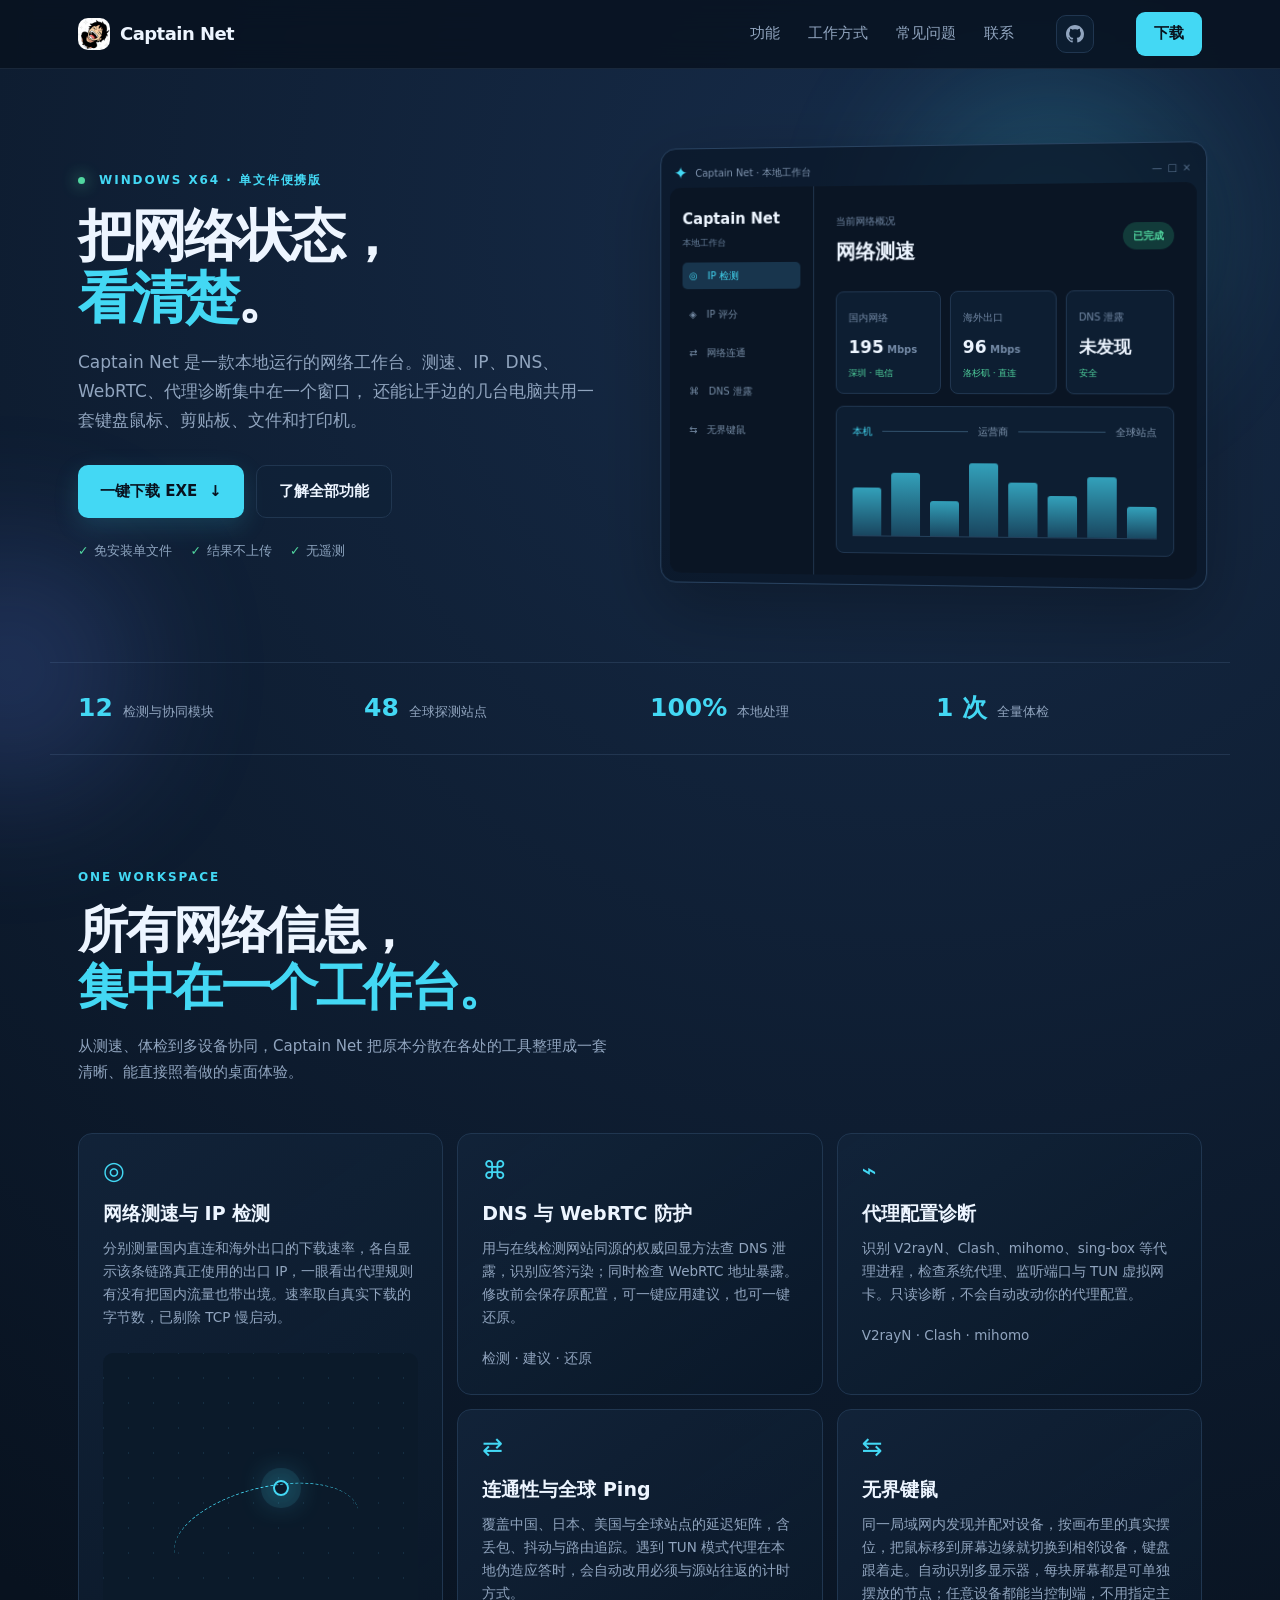
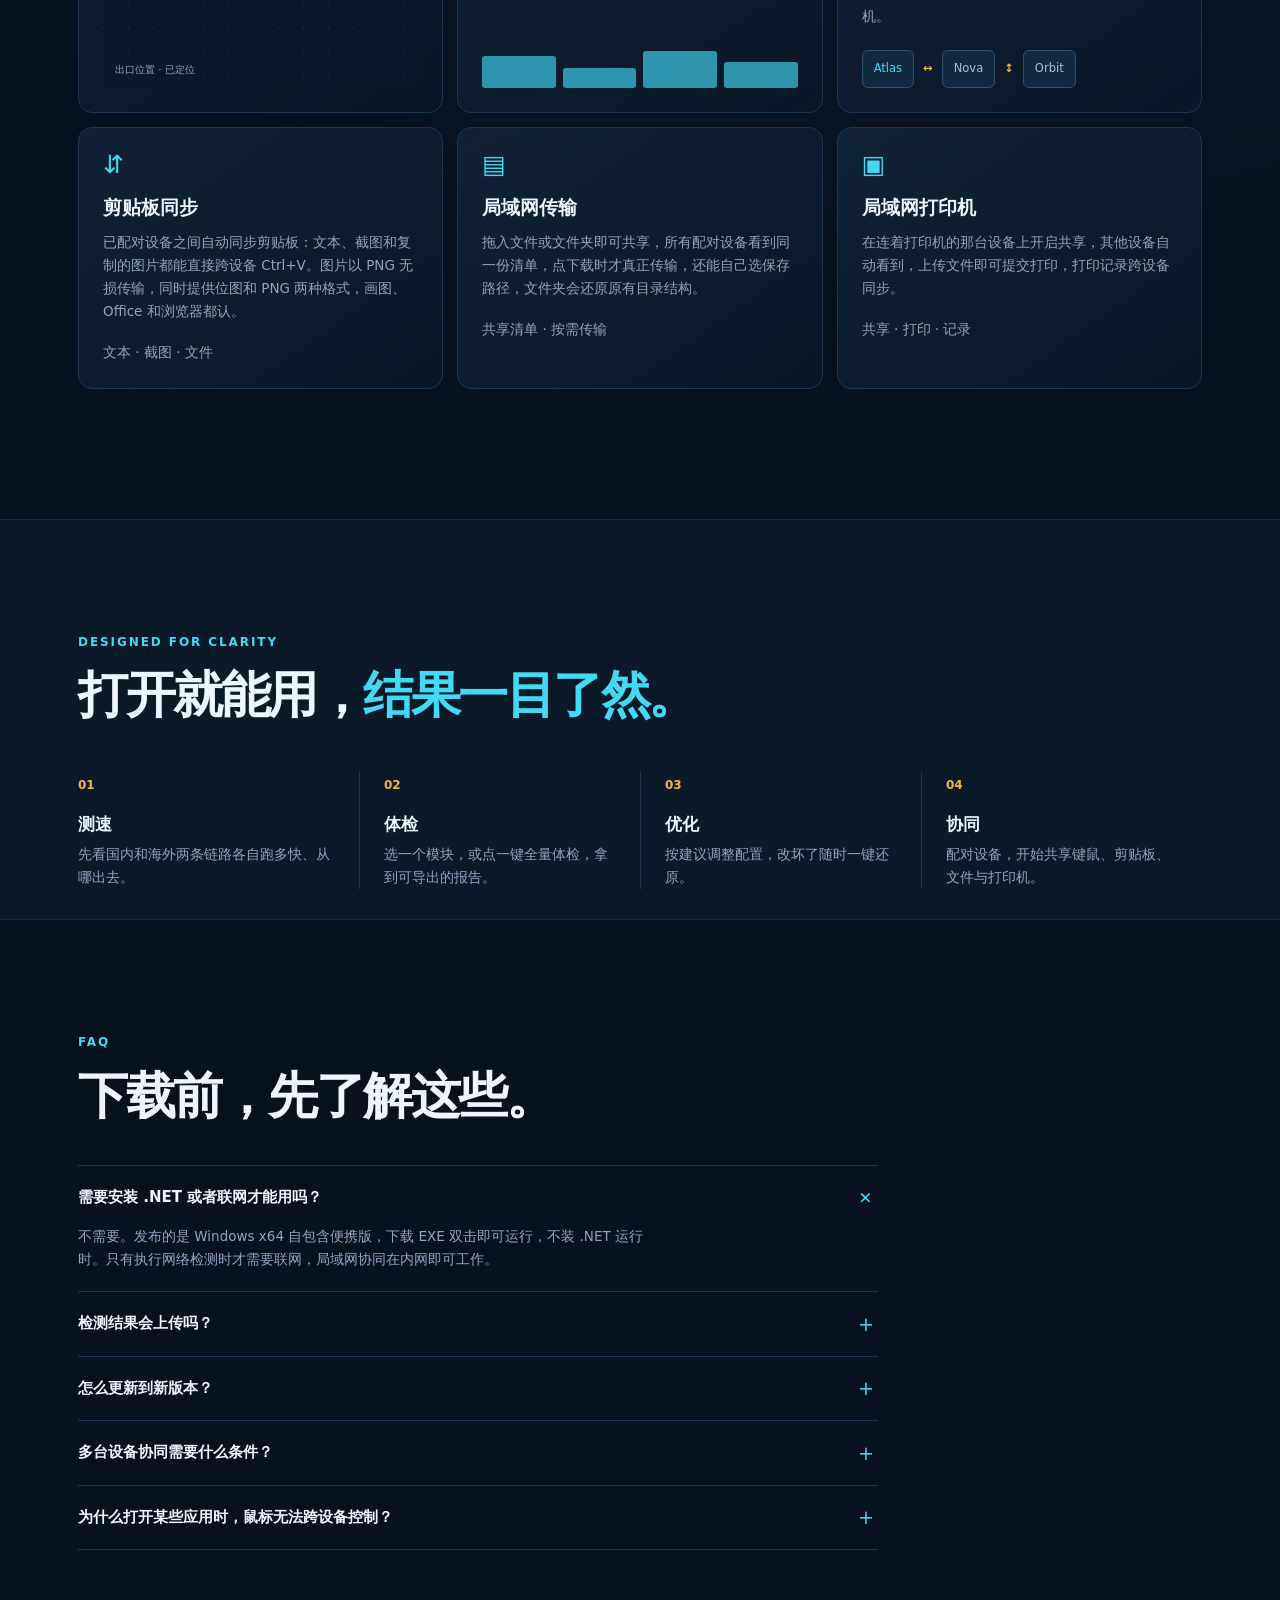
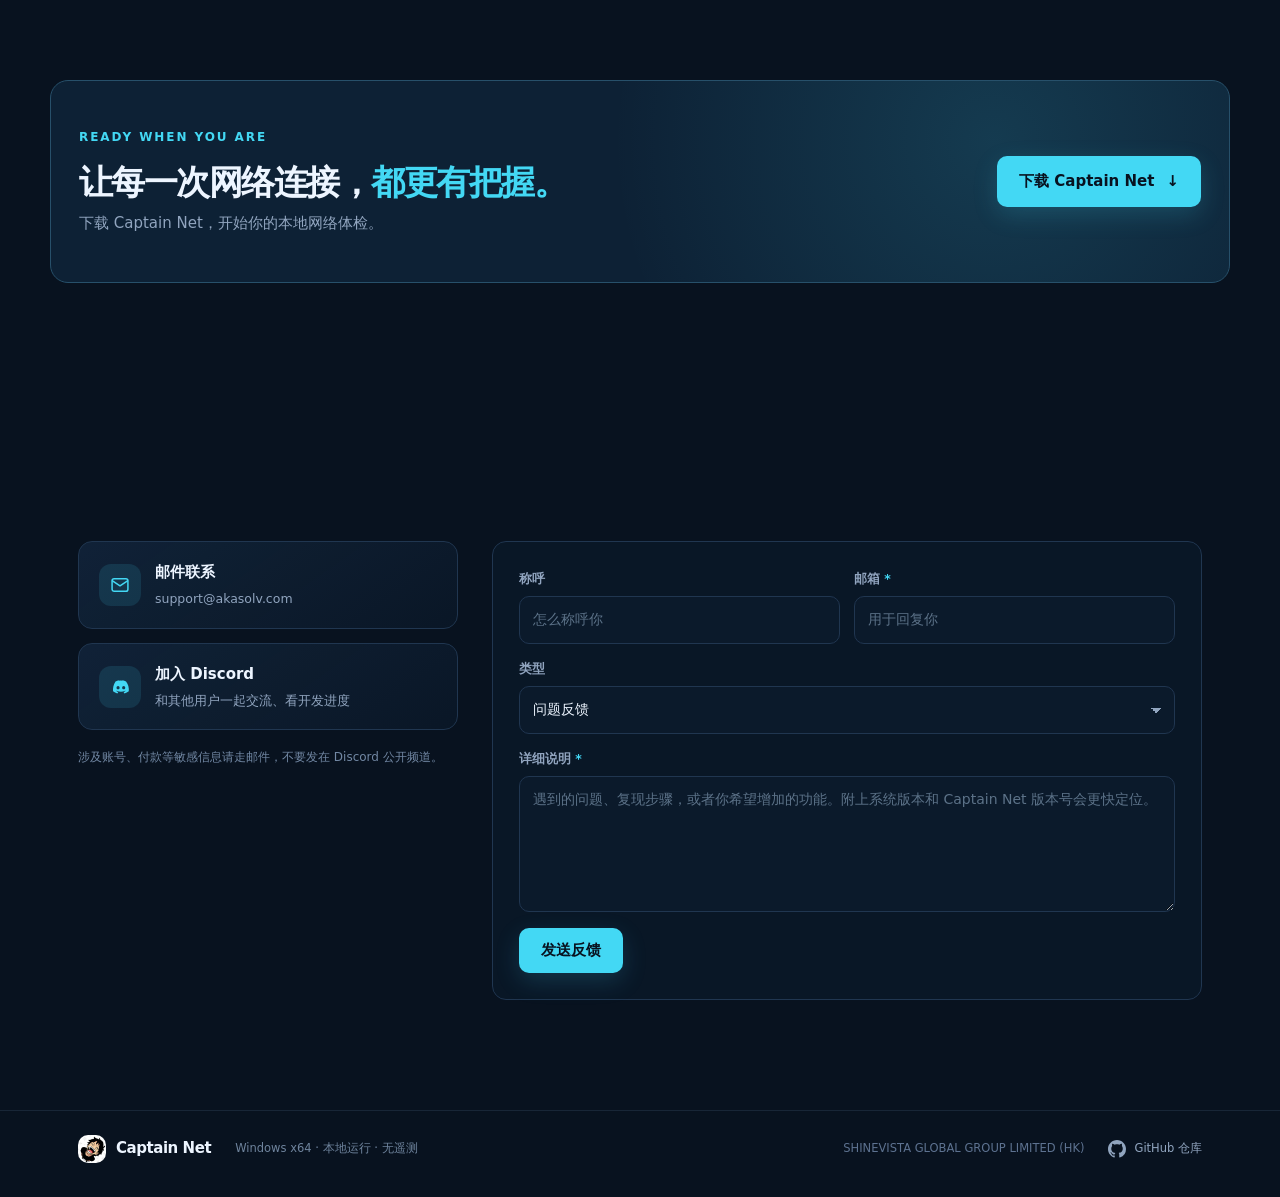
==== commit b38907c3: "Point the Discord invite at the new server link" ====
--- a/index.html
+++ b/index.html
@@ -275,7 +275,7 @@
             </span>
           </a>
 
-          <a class="contact-card" href="https://discord.gg/dVdHnRmp" target="_blank" rel="noopener">
+          <a class="contact-card" href="https://discord.gg/pV2ZgarCv" target="_blank" rel="noopener">
             <span class="contact-icon" aria-hidden="true">
               <svg viewBox="0 0 24 24" width="20" height="20" fill="currentColor">
                 <path d="M19.27 5.33A16.9 16.9 0 0 0 15.1 4l-.2.38a15.7 15.7 0 0 1 3.7 1.19 12.6 12.6 0 0 0-10.9-.4c-.36.16-.58.28-.58.28a15.9 15.9 0 0 1 3.9-1.24L10.8 4a16.9 16.9 0 0 0-4.17 1.33C4 9.36 3.29 13.28 3.64 17.15A17 17 0 0 0 8.8 19.7l1.05-1.44c-.9-.34-1.71-.79-2.4-1.34l.5-.36a12.1 12.1 0 0 0 10.3 0l.5.36c-.7.55-1.5 1-2.4 1.34l1.04 1.44a17 17 0 0 0 5.17-2.55c.42-4.48-.71-8.36-3.29-11.82ZM9.68 14.8c-1 0-1.83-.92-1.83-2.05s.8-2.06 1.83-2.06 1.85.93 1.83 2.06c0 1.13-.81 2.05-1.83 2.05Zm6.75 0c-1 0-1.83-.92-1.83-2.05s.8-2.06 1.83-2.06 1.84.93 1.83 2.06c0 1.13-.81 2.05-1.83 2.05Z"/>
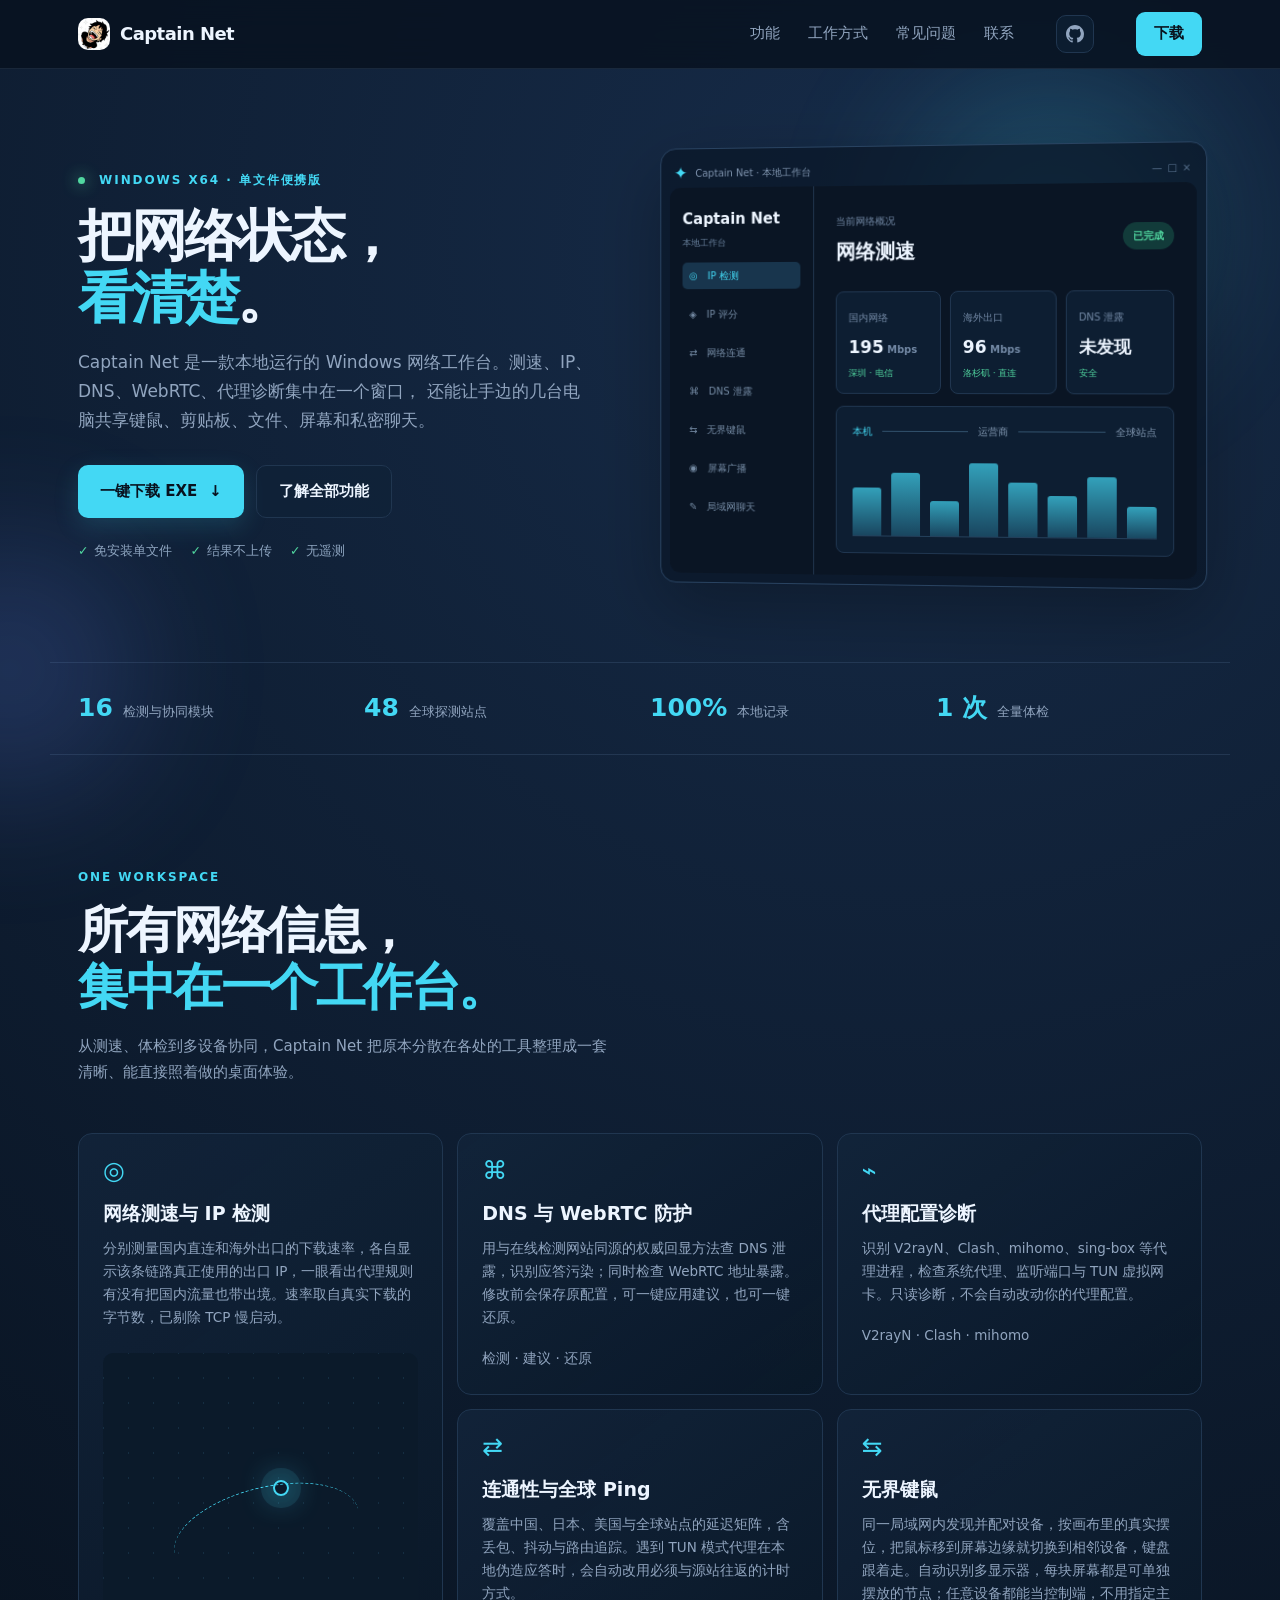
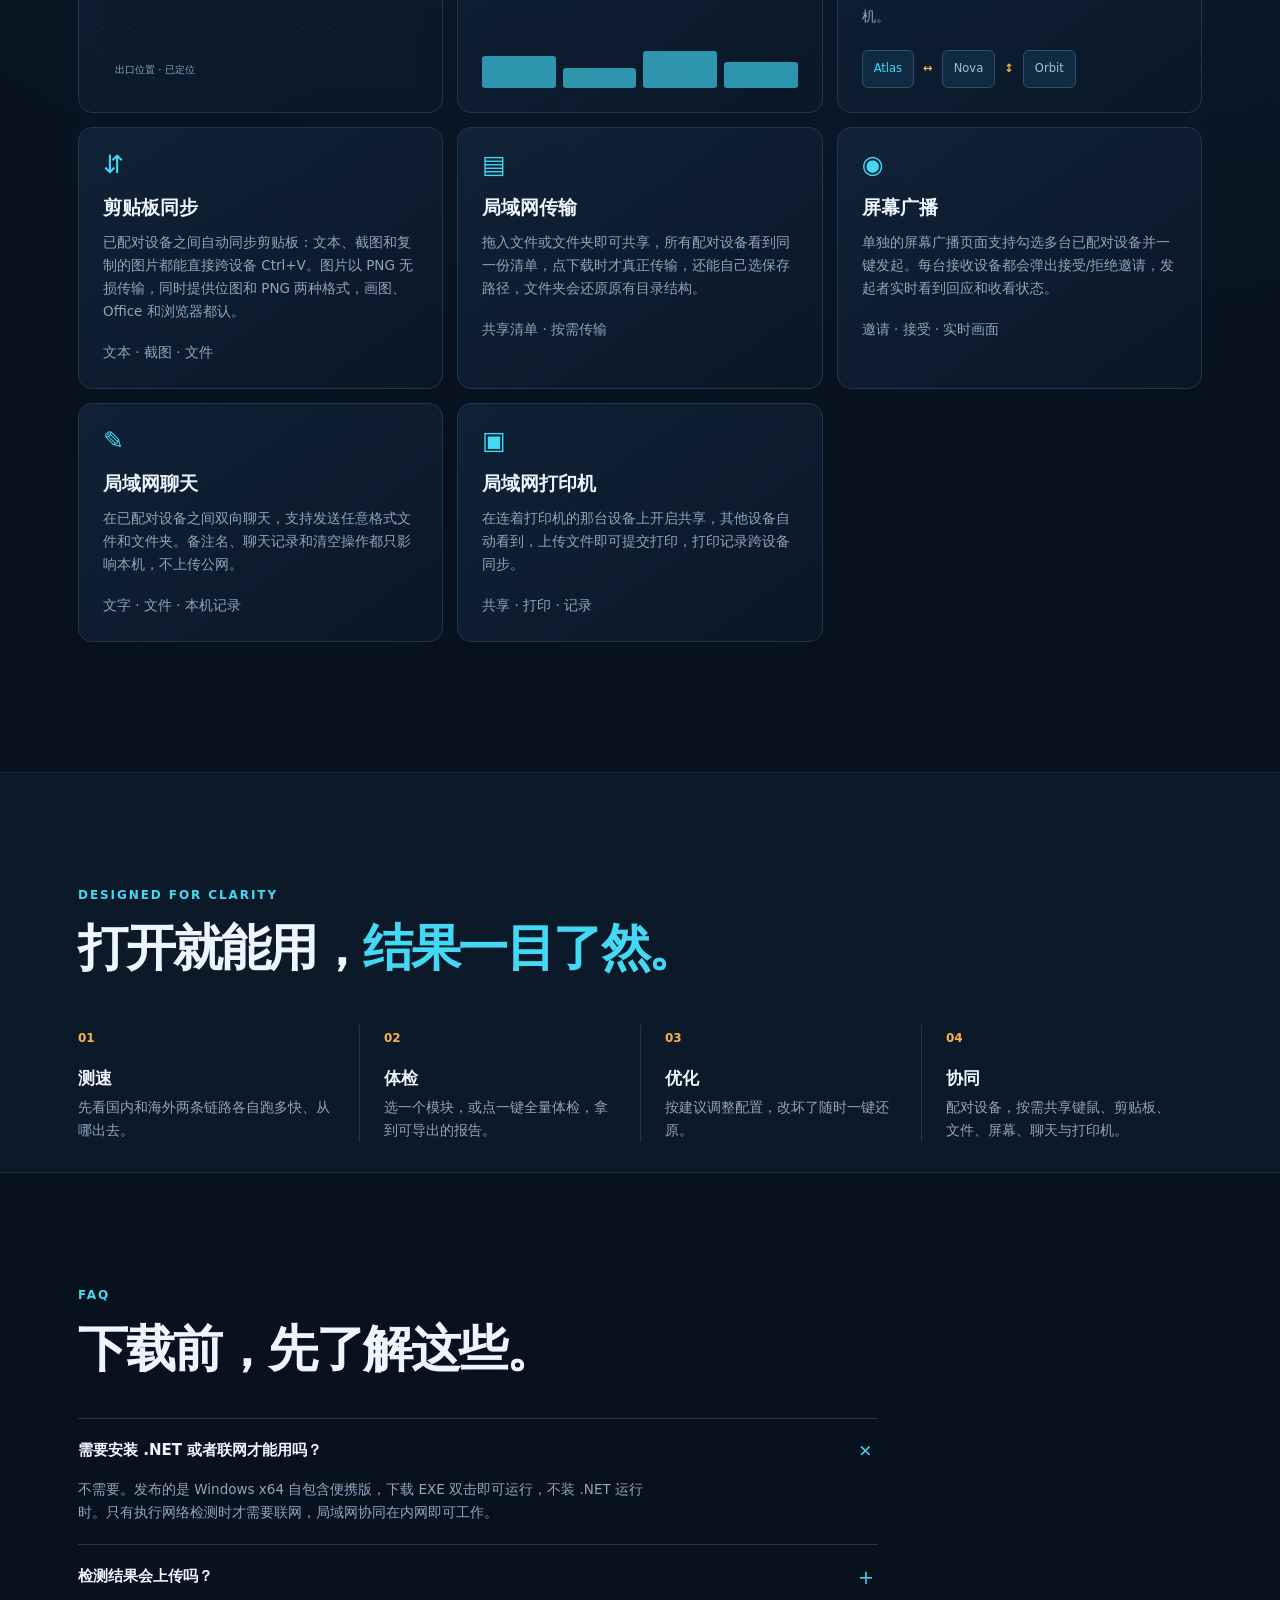
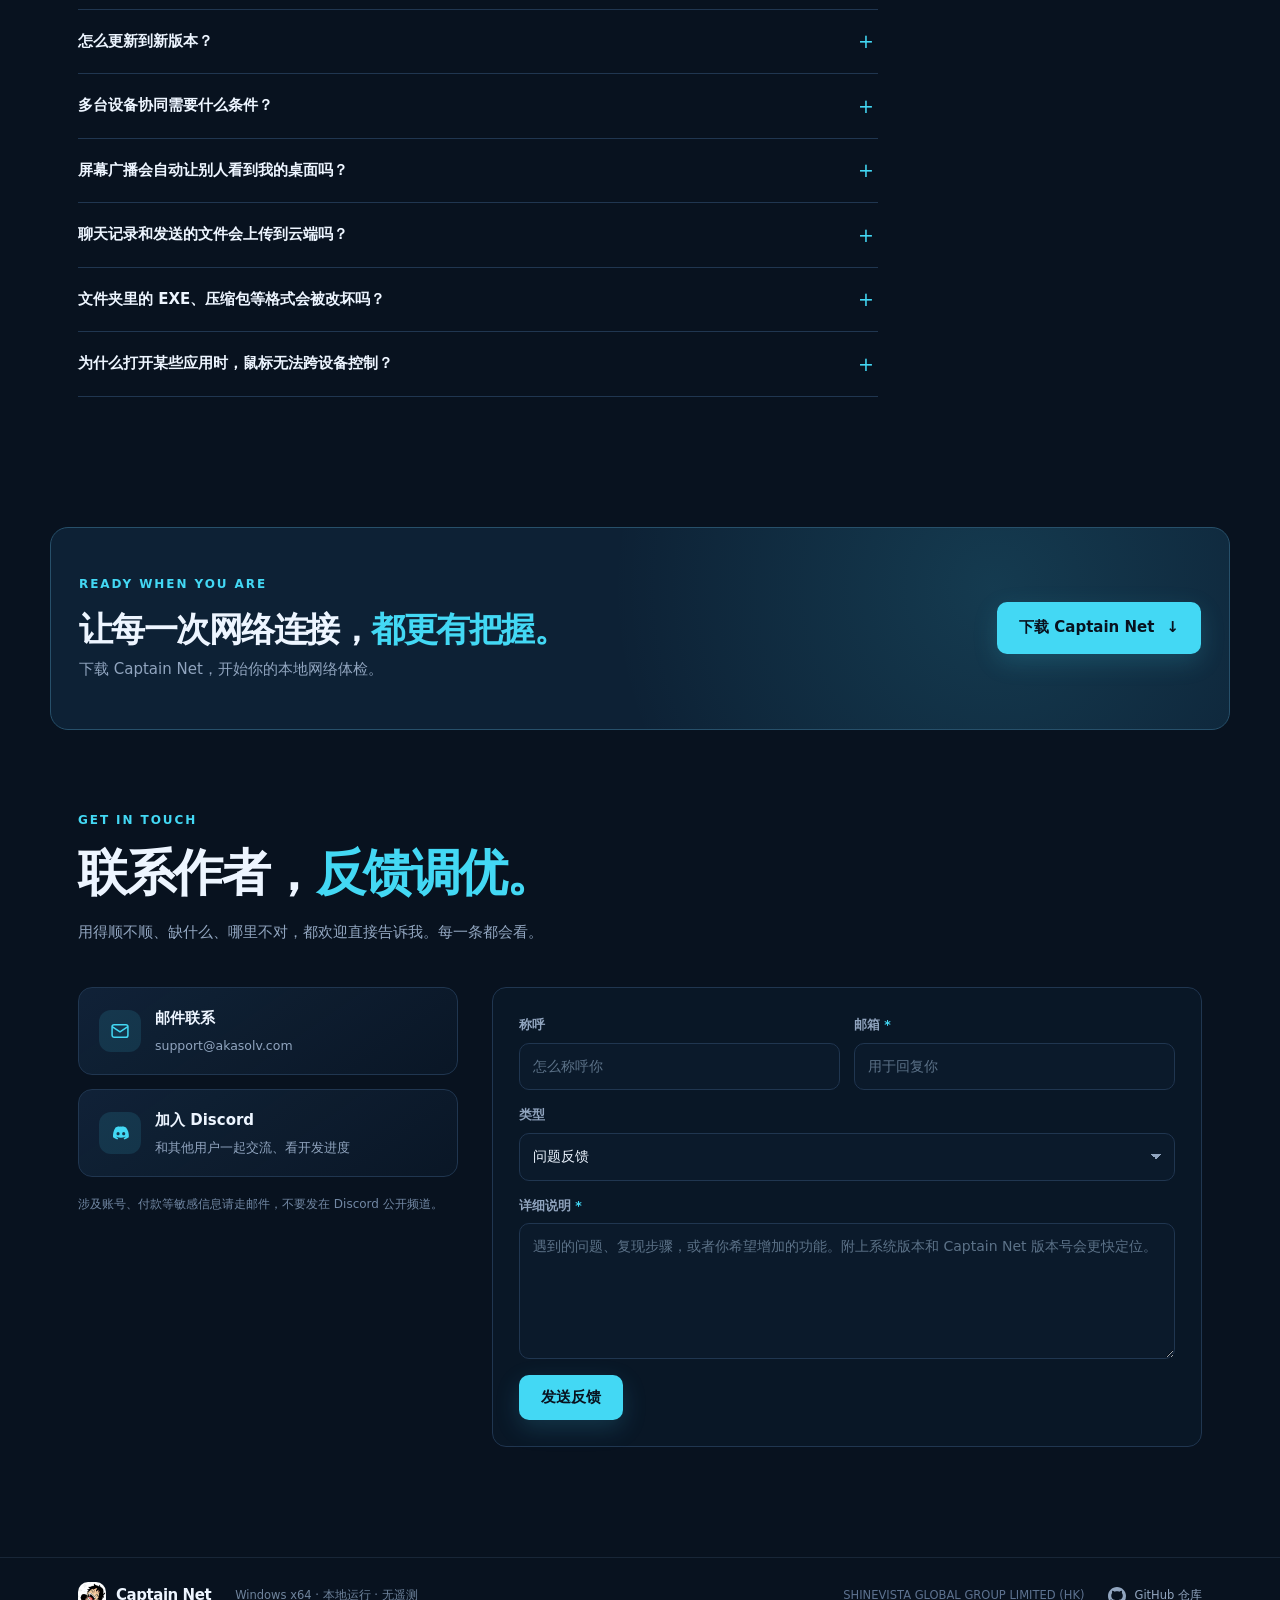
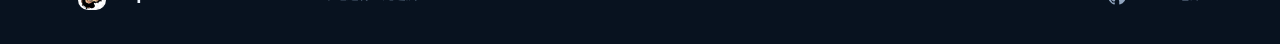
==== commit 78ca06eb: "Update Captain Net product page for LAN features Refresh product copy, feature cards, network ports," ====
--- a/index.html
+++ b/index.html
@@ -5,7 +5,7 @@
   <meta name="viewport" content="width=device-width, initial-scale=1, viewport-fit=cover">
   <meta name="theme-color" content="#08121f">
   <title>Captain Net · 本地网络工作台</title>
-  <meta name="description" content="Captain Net 是一款本地运行的 Windows 网络工具：网络测速、IP 与 DNS 检测、代理诊断，以及跨设备共享键鼠、剪贴板、文件与打印机。单文件便携版，检测结果不上传。">
+  <meta name="description" content="Captain Net 是一款本地运行的 Windows 网络工作台：网络测速、IP/DNS/WebRTC 检测、代理诊断，以及跨设备键鼠、文件传输、屏幕广播和局域网聊天。单文件便携版，记录只保存在本机。">
 
   <link rel="icon" type="image/png" sizes="32x32" href="assets/icon-32.png">
   <link rel="icon" type="image/png" sizes="512x512" href="assets/icon-512.png">
@@ -13,7 +13,7 @@
 
   <meta property="og:type" content="website">
   <meta property="og:title" content="Captain Net · 本地网络工作台">
-  <meta property="og:description" content="网络测速、IP 与 DNS 检测、代理诊断，以及跨设备共享键鼠、剪贴板、文件与打印机。单文件便携版，本地运行。">
+  <meta property="og:description" content="测速、IP/DNS/WebRTC 检测、代理诊断，以及跨设备键鼠、文件传输、屏幕广播和局域网聊天。单文件便携版，本地运行。">
   <meta property="og:image" content="assets/icon-512.png">
   <meta name="twitter:card" content="summary">
 
@@ -56,8 +56,8 @@
         <p class="eyebrow"><span class="status-dot"></span> Windows x64 · 单文件便携版</p>
         <h1>把网络状态，<em>看清楚</em>。</h1>
         <p class="hero-lead">
-          Captain Net 是一款本地运行的网络工作台。测速、IP、DNS、WebRTC、代理诊断集中在一个窗口，
-          还能让手边的几台电脑共用一套键盘鼠标、剪贴板、文件和打印机。
+          Captain Net 是一款本地运行的 Windows 网络工作台。测速、IP、DNS、WebRTC、代理诊断集中在一个窗口，
+          还能让手边的几台电脑共享键鼠、剪贴板、文件、屏幕和私密聊天。
         </p>
         <div class="hero-actions">
           <a class="button button-primary" data-download href="https://github.com/captainzeqi/Captain-Net-Releases/releases/latest">
@@ -87,6 +87,8 @@
             <i>⇄　网络连通</i>
             <i>⌘　DNS 泄露</i>
             <i>⇆　无界键鼠</i>
+            <i>◉　屏幕广播</i>
+            <i>✎　局域网聊天</i>
           </aside>
           <div class="dash-content">
             <div class="dash-heading">
@@ -115,9 +117,9 @@
     </section>
 
     <section class="proof-strip section-shell" aria-label="产品概览">
-      <div><strong>12</strong><span>检测与协同模块</span></div>
+      <div><strong>16</strong><span>检测与协同模块</span></div>
       <div><strong>48</strong><span>全球探测站点</span></div>
-      <div><strong>100%</strong><span>本地处理</span></div>
+      <div><strong>100%</strong><span>本地记录</span></div>
       <div><strong>1 次</strong><span>全量体检</span></div>
     </section>
 
@@ -185,6 +187,20 @@
         </article>
 
         <article class="feature-card">
+          <span class="feature-icon" aria-hidden="true">◉</span>
+          <h3>屏幕广播</h3>
+          <p>单独的屏幕广播页面支持勾选多台已配对设备并一键发起。每台接收设备都会弹出接受/拒绝邀请，发起者实时看到回应和收看状态。</p>
+          <p class="feature-tag">邀请 · 接受 · 实时画面</p>
+        </article>
+
+        <article class="feature-card">
+          <span class="feature-icon" aria-hidden="true">✎</span>
+          <h3>局域网聊天</h3>
+          <p>在已配对设备之间双向聊天，支持发送任意格式文件和文件夹。备注名、聊天记录和清空操作都只影响本机，不上传公网。</p>
+          <p class="feature-tag">文字 · 文件 · 本机记录</p>
+        </article>
+
+        <article class="feature-card">
           <span class="feature-icon" aria-hidden="true">▣</span>
           <h3>局域网打印机</h3>
           <p>在连着打印机的那台设备上开启共享，其他设备自动看到，上传文件即可提交打印，打印记录跨设备同步。</p>
@@ -203,7 +219,7 @@
           <li class="step"><b>01</b><h3>测速</h3><p>先看国内和海外两条链路各自跑多快、从哪出去。</p></li>
           <li class="step"><b>02</b><h3>体检</h3><p>选一个模块，或点一键全量体检，拿到可导出的报告。</p></li>
           <li class="step"><b>03</b><h3>优化</h3><p>按建议调整配置，改坏了随时一键还原。</p></li>
-          <li class="step"><b>04</b><h3>协同</h3><p>配对设备，开始共享键鼠、剪贴板、文件与打印机。</p></li>
+          <li class="step"><b>04</b><h3>协同</h3><p>配对设备，按需共享键鼠、剪贴板、文件、屏幕、聊天与打印机。</p></li>
         </ol>
       </div>
     </section>
@@ -228,7 +244,19 @@
         </details>
         <details>
           <summary>多台设备协同需要什么条件？</summary>
-          <p>设备处于同一局域网，互相配对（配对需双方确认），并升级到相同版本。发现使用 UDP 45678，传输使用 TCP 45679，键鼠低延迟输入使用 UDP 45679；若被防火墙拦截，请允许 Captain Net 访问本地网络。</p>
+          <p>设备处于同一局域网，互相配对（配对需双方确认），并升级到相同版本。发现使用 UDP 45678，协同/文件/聊天使用 TCP 45679，键鼠使用 UDP 45679，屏幕查看和广播使用 TCP 45680；若被防火墙拦截，请允许 Captain Net 访问专用网络。</p>
+        </details>
+        <details>
+          <summary>屏幕广播会自动让别人看到我的桌面吗？</summary>
+          <p>不会。广播发起后，每台接收设备都会单独弹出置顶邀请，必须点击“接受查看”才会开始画面传输；点“拒绝”不会查看。发起者可以随时结束广播，被查看端也能一键取消。</p>
+        </details>
+        <details>
+          <summary>聊天记录和发送的文件会上传到云端吗？</summary>
+          <p>不会。聊天记录、备注名和传输历史只保存到各自设备的本地 Captain Net 数据目录；聊天和文件只在已配对设备之间传输，不经过 Captain Net 云端。</p>
+        </details>
+        <details>
+          <summary>文件夹里的 EXE、压缩包等格式会被改坏吗？</summary>
+          <p>完整传输后会按原目录、原文件名和原扩展名还原。传输中使用隐藏临时分片目录，接收完成并校验长度后才生成正式文件名，因此不会把 .part 当成最终文件。</p>
         </details>
         <details>
           <summary>为什么打开某些应用时，鼠标无法跨设备控制？</summary>
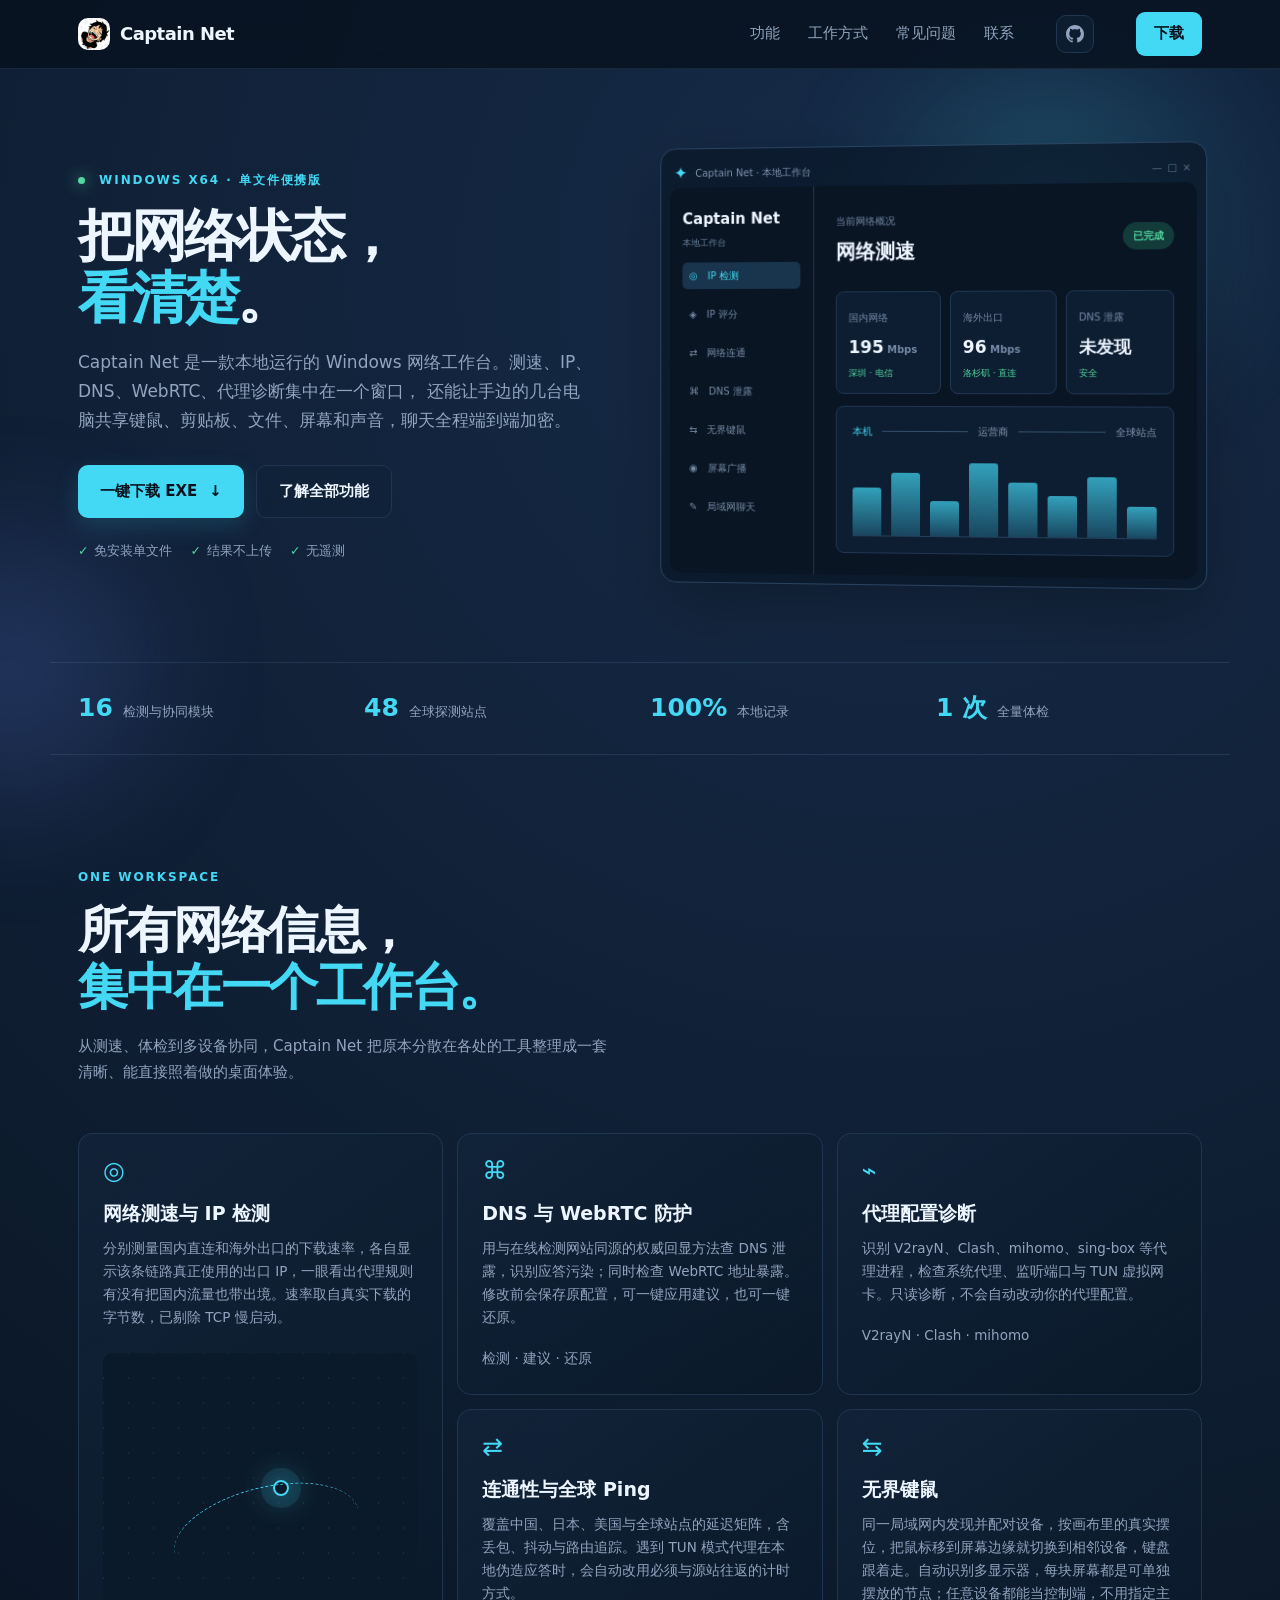
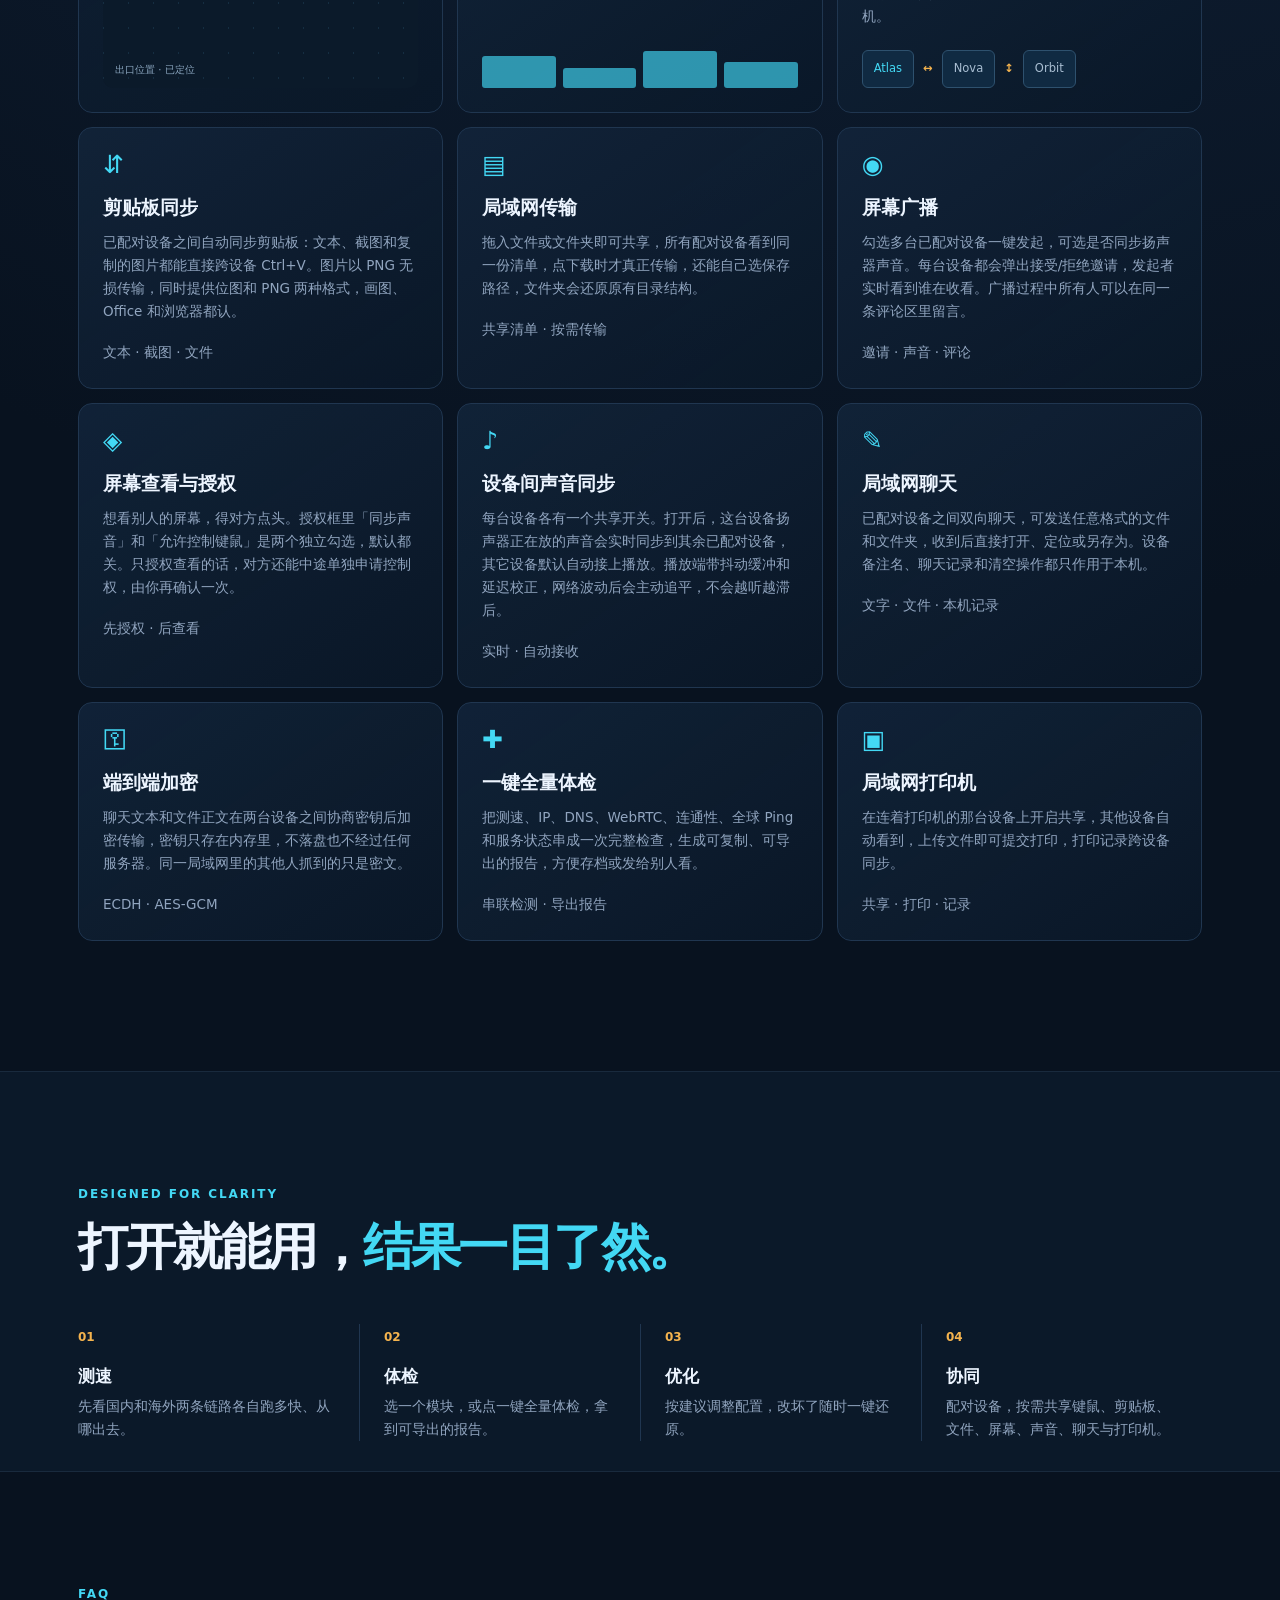
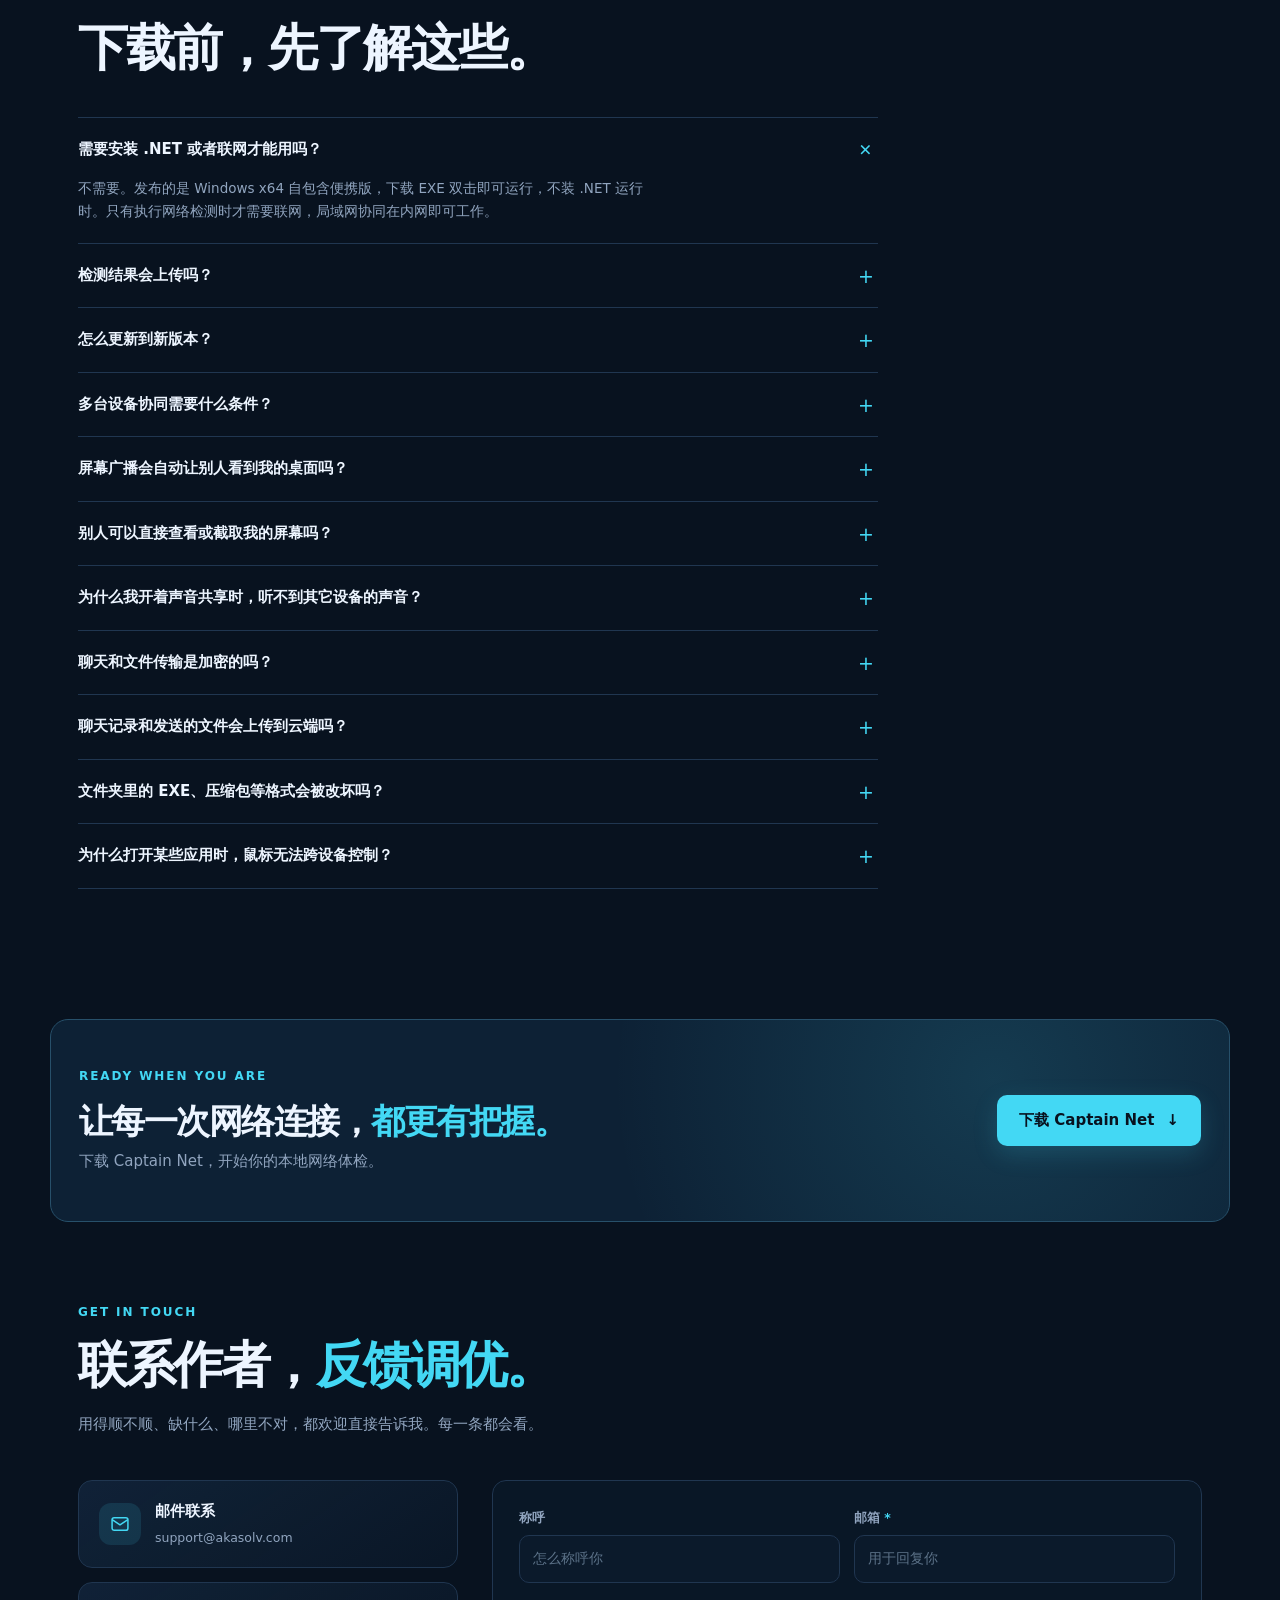
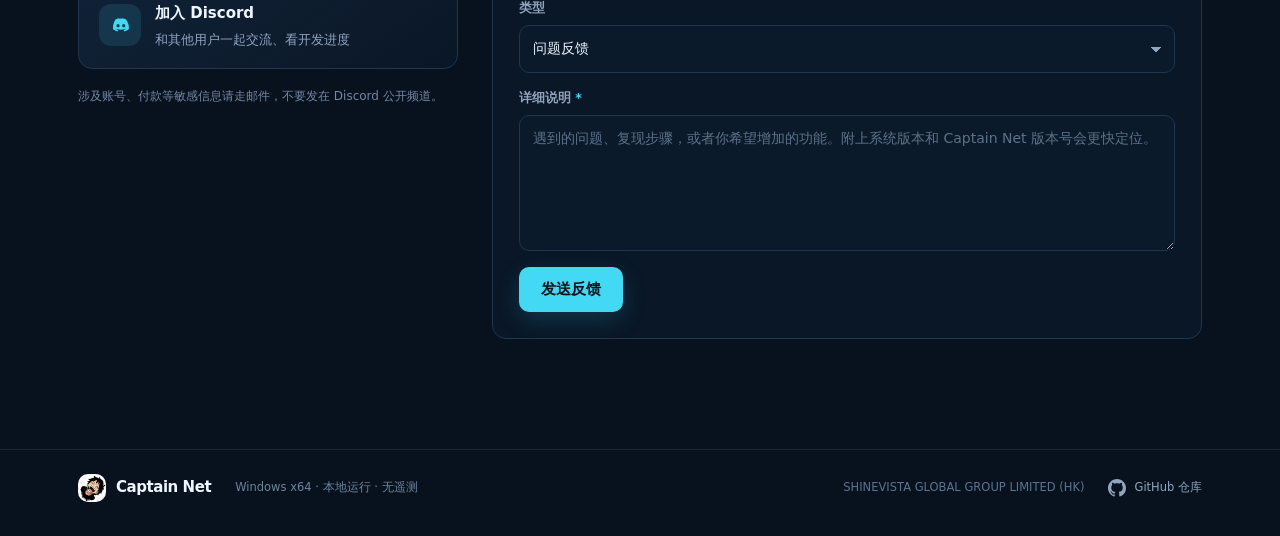
==== commit 4444132c: "Cover screen consent, audio sync and encryption on the product page The page still described the app" ====
--- a/index.html
+++ b/index.html
@@ -5,7 +5,7 @@
   <meta name="viewport" content="width=device-width, initial-scale=1, viewport-fit=cover">
   <meta name="theme-color" content="#08121f">
   <title>Captain Net · 本地网络工作台</title>
-  <meta name="description" content="Captain Net 是一款本地运行的 Windows 网络工作台：网络测速、IP/DNS/WebRTC 检测、代理诊断，以及跨设备键鼠、文件传输、屏幕广播和局域网聊天。单文件便携版，记录只保存在本机。">
+  <meta name="description" content="Captain Net 是一款本地运行的 Windows 网络工作台：网络测速、IP/DNS/WebRTC 检测、代理诊断，以及跨设备键鼠、文件传输、屏幕广播、声音同步和端到端加密的局域网聊天。单文件便携版，记录只保存在本机。">
 
   <link rel="icon" type="image/png" sizes="32x32" href="assets/icon-32.png">
   <link rel="icon" type="image/png" sizes="512x512" href="assets/icon-512.png">
@@ -13,7 +13,7 @@
 
   <meta property="og:type" content="website">
   <meta property="og:title" content="Captain Net · 本地网络工作台">
-  <meta property="og:description" content="测速、IP/DNS/WebRTC 检测、代理诊断，以及跨设备键鼠、文件传输、屏幕广播和局域网聊天。单文件便携版，本地运行。">
+  <meta property="og:description" content="测速、IP/DNS/WebRTC 检测、代理诊断，以及跨设备键鼠、文件传输、屏幕广播、声音同步和加密聊天。单文件便携版，本地运行。">
   <meta property="og:image" content="assets/icon-512.png">
   <meta name="twitter:card" content="summary">
 
@@ -57,7 +57,7 @@
         <h1>把网络状态，<em>看清楚</em>。</h1>
         <p class="hero-lead">
           Captain Net 是一款本地运行的 Windows 网络工作台。测速、IP、DNS、WebRTC、代理诊断集中在一个窗口，
-          还能让手边的几台电脑共享键鼠、剪贴板、文件、屏幕和私密聊天。
+          还能让手边的几台电脑共享键鼠、剪贴板、文件、屏幕和声音，聊天全程端到端加密。
         </p>
         <div class="hero-actions">
           <a class="button button-primary" data-download href="https://github.com/captainzeqi/Captain-Net-Releases/releases/latest">
@@ -189,15 +189,43 @@
         <article class="feature-card">
           <span class="feature-icon" aria-hidden="true">◉</span>
           <h3>屏幕广播</h3>
-          <p>单独的屏幕广播页面支持勾选多台已配对设备并一键发起。每台接收设备都会弹出接受/拒绝邀请，发起者实时看到回应和收看状态。</p>
-          <p class="feature-tag">邀请 · 接受 · 实时画面</p>
+          <p>勾选多台已配对设备一键发起，可选是否同步扬声器声音。每台设备都会弹出接受/拒绝邀请，发起者实时看到谁在收看。广播过程中所有人可以在同一条评论区里留言。</p>
+          <p class="feature-tag">邀请 · 声音 · 评论</p>
+        </article>
+
+        <article class="feature-card">
+          <span class="feature-icon" aria-hidden="true">◈</span>
+          <h3>屏幕查看与授权</h3>
+          <p>想看别人的屏幕，得对方点头。授权框里「同步声音」和「允许控制键鼠」是两个独立勾选，默认都关。只授权查看的话，对方还能中途单独申请控制权，由你再确认一次。</p>
+          <p class="feature-tag">先授权 · 后查看</p>
+        </article>
+
+        <article class="feature-card">
+          <span class="feature-icon" aria-hidden="true">♪</span>
+          <h3>设备间声音同步</h3>
+          <p>每台设备各有一个共享开关。打开后，这台设备扬声器正在放的声音会实时同步到其余已配对设备，其它设备默认自动接上播放。播放端带抖动缓冲和延迟校正，网络波动后会主动追平，不会越听越滞后。</p>
+          <p class="feature-tag">实时 · 自动接收</p>
         </article>
 
         <article class="feature-card">
           <span class="feature-icon" aria-hidden="true">✎</span>
           <h3>局域网聊天</h3>
-          <p>在已配对设备之间双向聊天，支持发送任意格式文件和文件夹。备注名、聊天记录和清空操作都只影响本机，不上传公网。</p>
+          <p>已配对设备之间双向聊天，可发送任意格式的文件和文件夹，收到后直接打开、定位或另存为。设备备注名、聊天记录和清空操作都只作用于本机。</p>
           <p class="feature-tag">文字 · 文件 · 本机记录</p>
+        </article>
+
+        <article class="feature-card">
+          <span class="feature-icon" aria-hidden="true">⚿</span>
+          <h3>端到端加密</h3>
+          <p>聊天文本和文件正文在两台设备之间协商密钥后加密传输，密钥只存在内存里，不落盘也不经过任何服务器。同一局域网里的其他人抓到的只是密文。</p>
+          <p class="feature-tag">ECDH · AES-GCM</p>
+        </article>
+
+        <article class="feature-card">
+          <span class="feature-icon" aria-hidden="true">✚</span>
+          <h3>一键全量体检</h3>
+          <p>把测速、IP、DNS、WebRTC、连通性、全球 Ping 和服务状态串成一次完整检查，生成可复制、可导出的报告，方便存档或发给别人看。</p>
+          <p class="feature-tag">串联检测 · 导出报告</p>
         </article>
 
         <article class="feature-card">
@@ -219,7 +247,7 @@
           <li class="step"><b>01</b><h3>测速</h3><p>先看国内和海外两条链路各自跑多快、从哪出去。</p></li>
           <li class="step"><b>02</b><h3>体检</h3><p>选一个模块，或点一键全量体检，拿到可导出的报告。</p></li>
           <li class="step"><b>03</b><h3>优化</h3><p>按建议调整配置，改坏了随时一键还原。</p></li>
-          <li class="step"><b>04</b><h3>协同</h3><p>配对设备，按需共享键鼠、剪贴板、文件、屏幕、聊天与打印机。</p></li>
+          <li class="step"><b>04</b><h3>协同</h3><p>配对设备，按需共享键鼠、剪贴板、文件、屏幕、声音、聊天与打印机。</p></li>
         </ol>
       </div>
     </section>
@@ -249,6 +277,20 @@
         <details>
           <summary>屏幕广播会自动让别人看到我的桌面吗？</summary>
           <p>不会。广播发起后，每台接收设备都会单独弹出置顶邀请，必须点击“接受查看”才会开始画面传输；点“拒绝”不会查看。发起者可以随时结束广播，被查看端也能一键取消。</p>
+        </details>
+        <details>
+          <summary>别人可以直接查看或截取我的屏幕吗？</summary>
+          <p>不行。别人发起查看时，你这边会弹出授权框，不同意就连不上。授权框里“同步扬声器声音”和“允许对方控制键鼠”是两个独立勾选，默认都不开——只同意查看的话，对方只能看画面。对方想要控制权得中途再申请一次，由你二次确认。跨设备截图同样需要你当场同意。</p>
+          <p>只要屏幕正在被查看或广播，你的页面顶部会一直挂着共享提示，写明是否含声音、是否已交出键鼠控制，随时可以一键取消。</p>
+        </details>
+        <details>
+          <summary>为什么我开着声音共享时，听不到其它设备的声音？</summary>
+          <p>这是有意为之，避免回声。声音同步采集的是整台设备的扬声器输出，如果一边播放对方的声音、一边采集再发回去，两台设备就会互相喂声音、越叠越响。所以同一台设备上「共享」和「收听」是互斥的：谁开共享谁出声，其余设备听。关掉共享开关就会恢复接收。</p>
+        </details>
+        <details>
+          <summary>聊天和文件传输是加密的吗？</summary>
+          <p>是。聊天文本和文件正文会在两台设备之间协商出会话密钥后加密传输（ECDH 协商 + AES-GCM 加密），密钥只存在内存里，不落盘、不经过任何服务器，同一网络里的其他人抓包只能拿到密文。</p>
+          <p>需要说明的是：密钥协商没有和设备身份做绑定校验，所以它能防住「被偷看」，但挡不住能改写流量的主动中间人。建议仍然只在可信网络中使用局域网协同功能。</p>
         </details>
         <details>
           <summary>聊天记录和发送的文件会上传到云端吗？</summary>
--- a/styles.css
+++ b/styles.css
@@ -357,10 +357,11 @@
   box-shadow: 0 18px 40px rgba(0, 0, 0, .28);
 }
 
-/* 8 张卡：大卡占 4 列 × 2 行，其余 7 张各占 4 列，
-   合计 36 个格位，正好铺满 3 行 12 列，任何一行都不会留空洞。
-   之前有一张卡占 8 列，剩下的宽度放不下它，只能换行，
-   于是它原来那行的右侧和最后一行都空着一块。 */
+/* 大卡占 4 列 × 2 行，其余每张占 4 列 × 1 行。
+   前两行被大卡吃掉一个位置，只放得下 4 张普通卡，之后每行放 3 张，
+   所以普通卡的数量要满足 4 + 3n 才能把最后一行填满：7、10、13 张都行。
+   当前是 13 张普通卡 + 1 张大卡，正好铺满 5 行。
+   数量不对的话最后一行右侧会空出一块，看起来像漏了内容。 */
 .feature-large { grid-column: span 4; grid-row: span 2; }
 
 .feature-icon { color: var(--cyan); font-size: 25px; line-height: 1; }
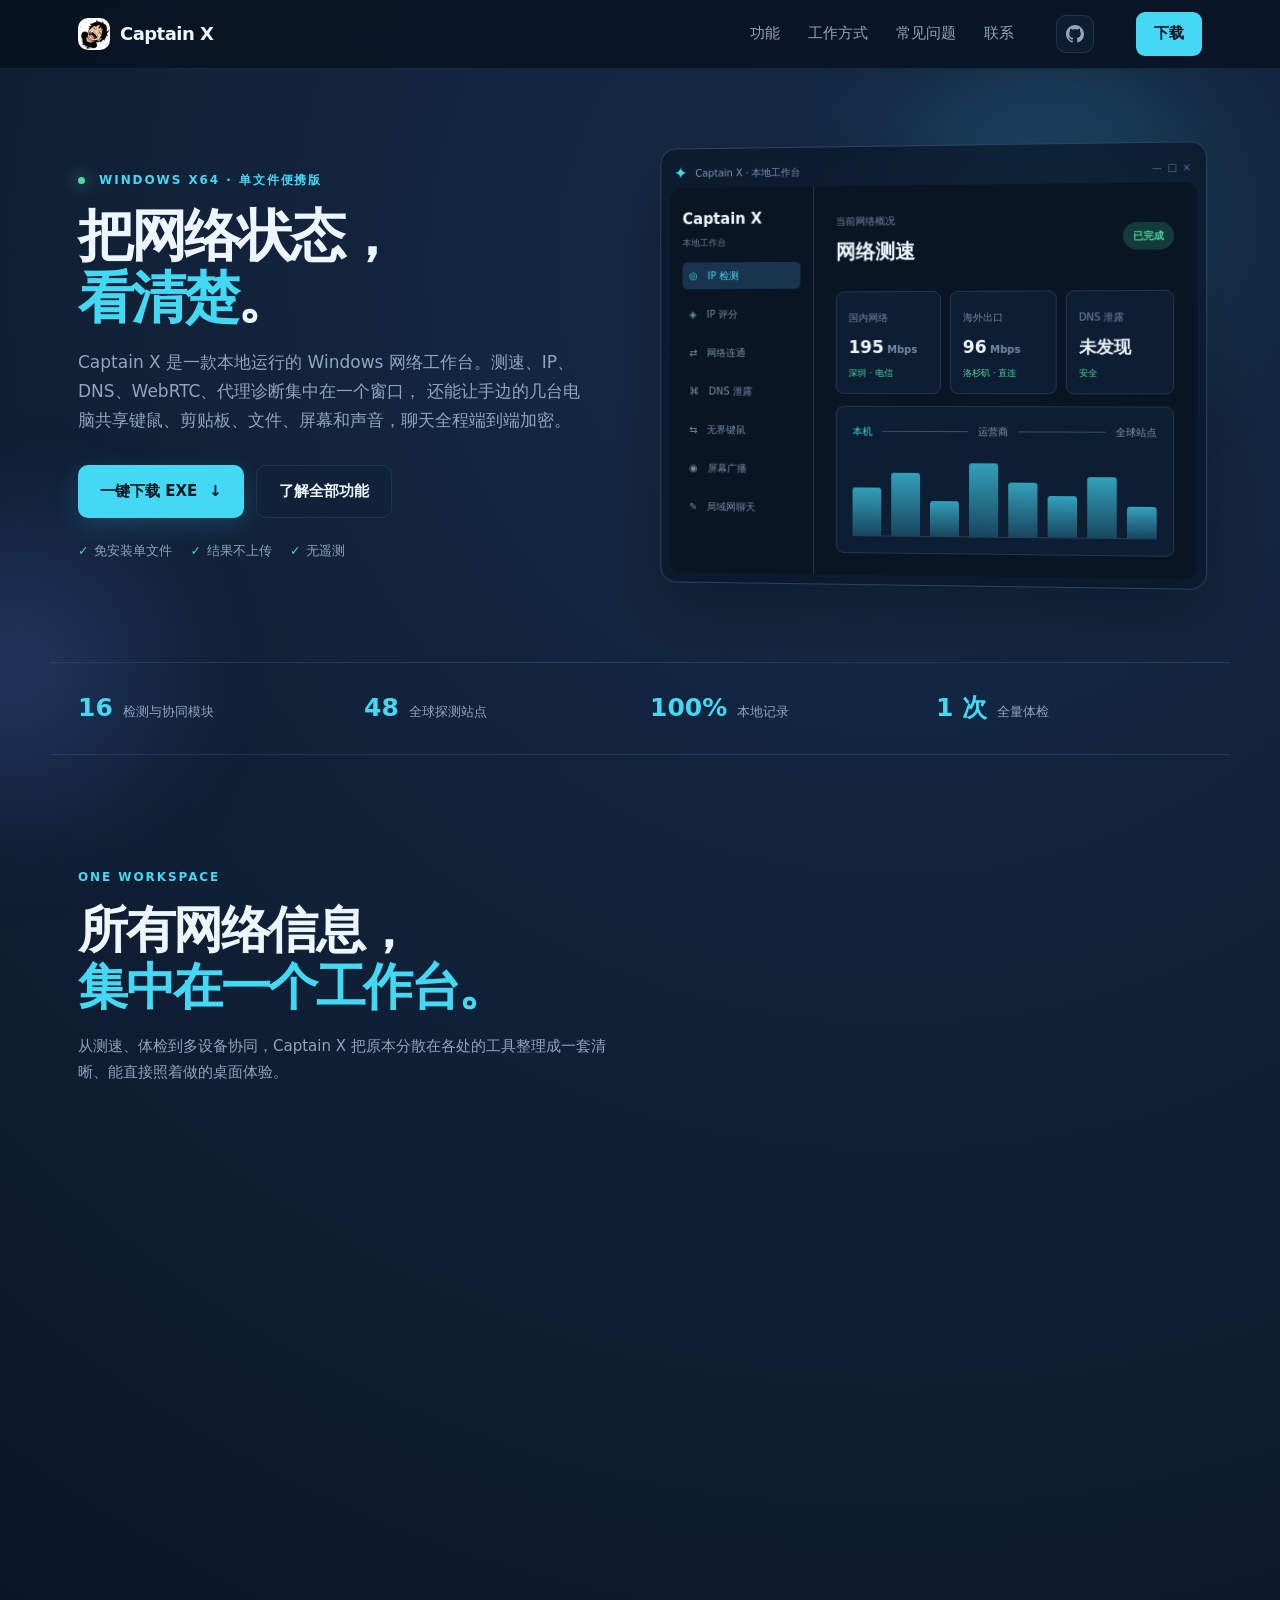
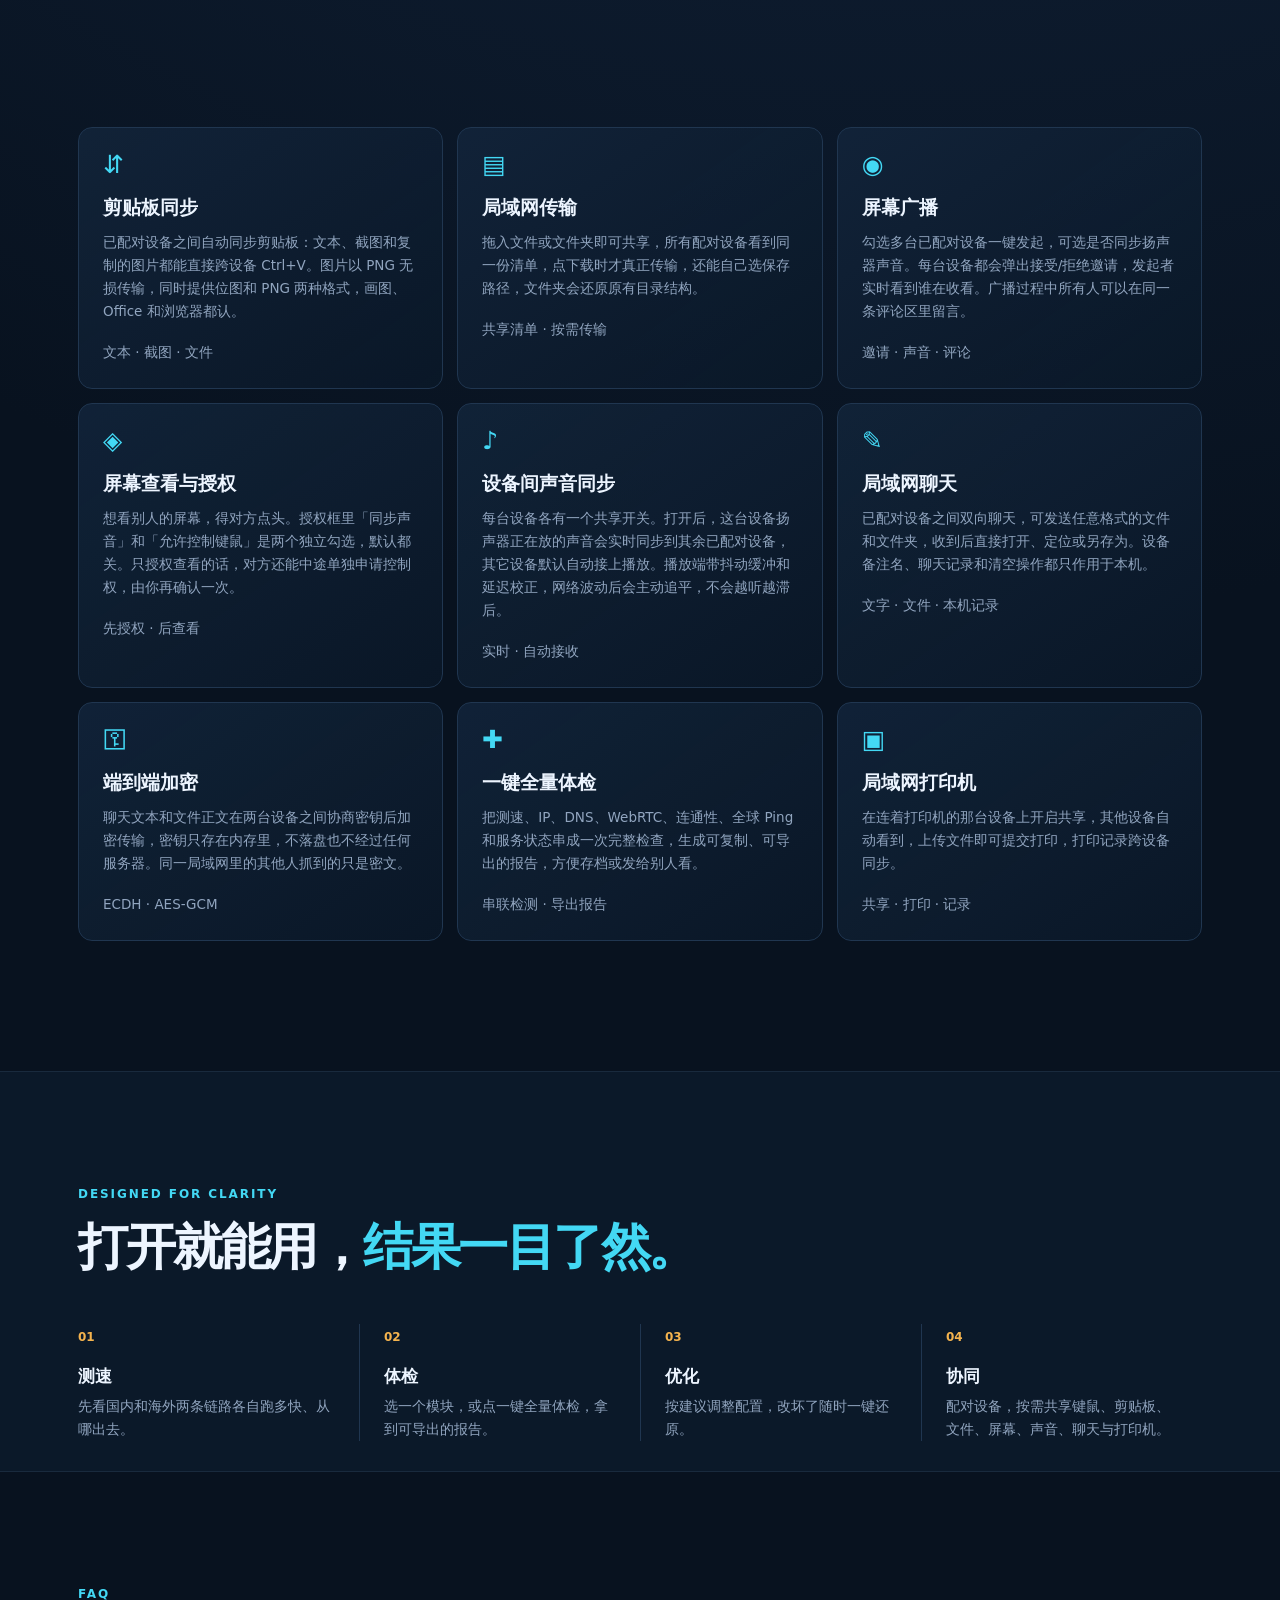
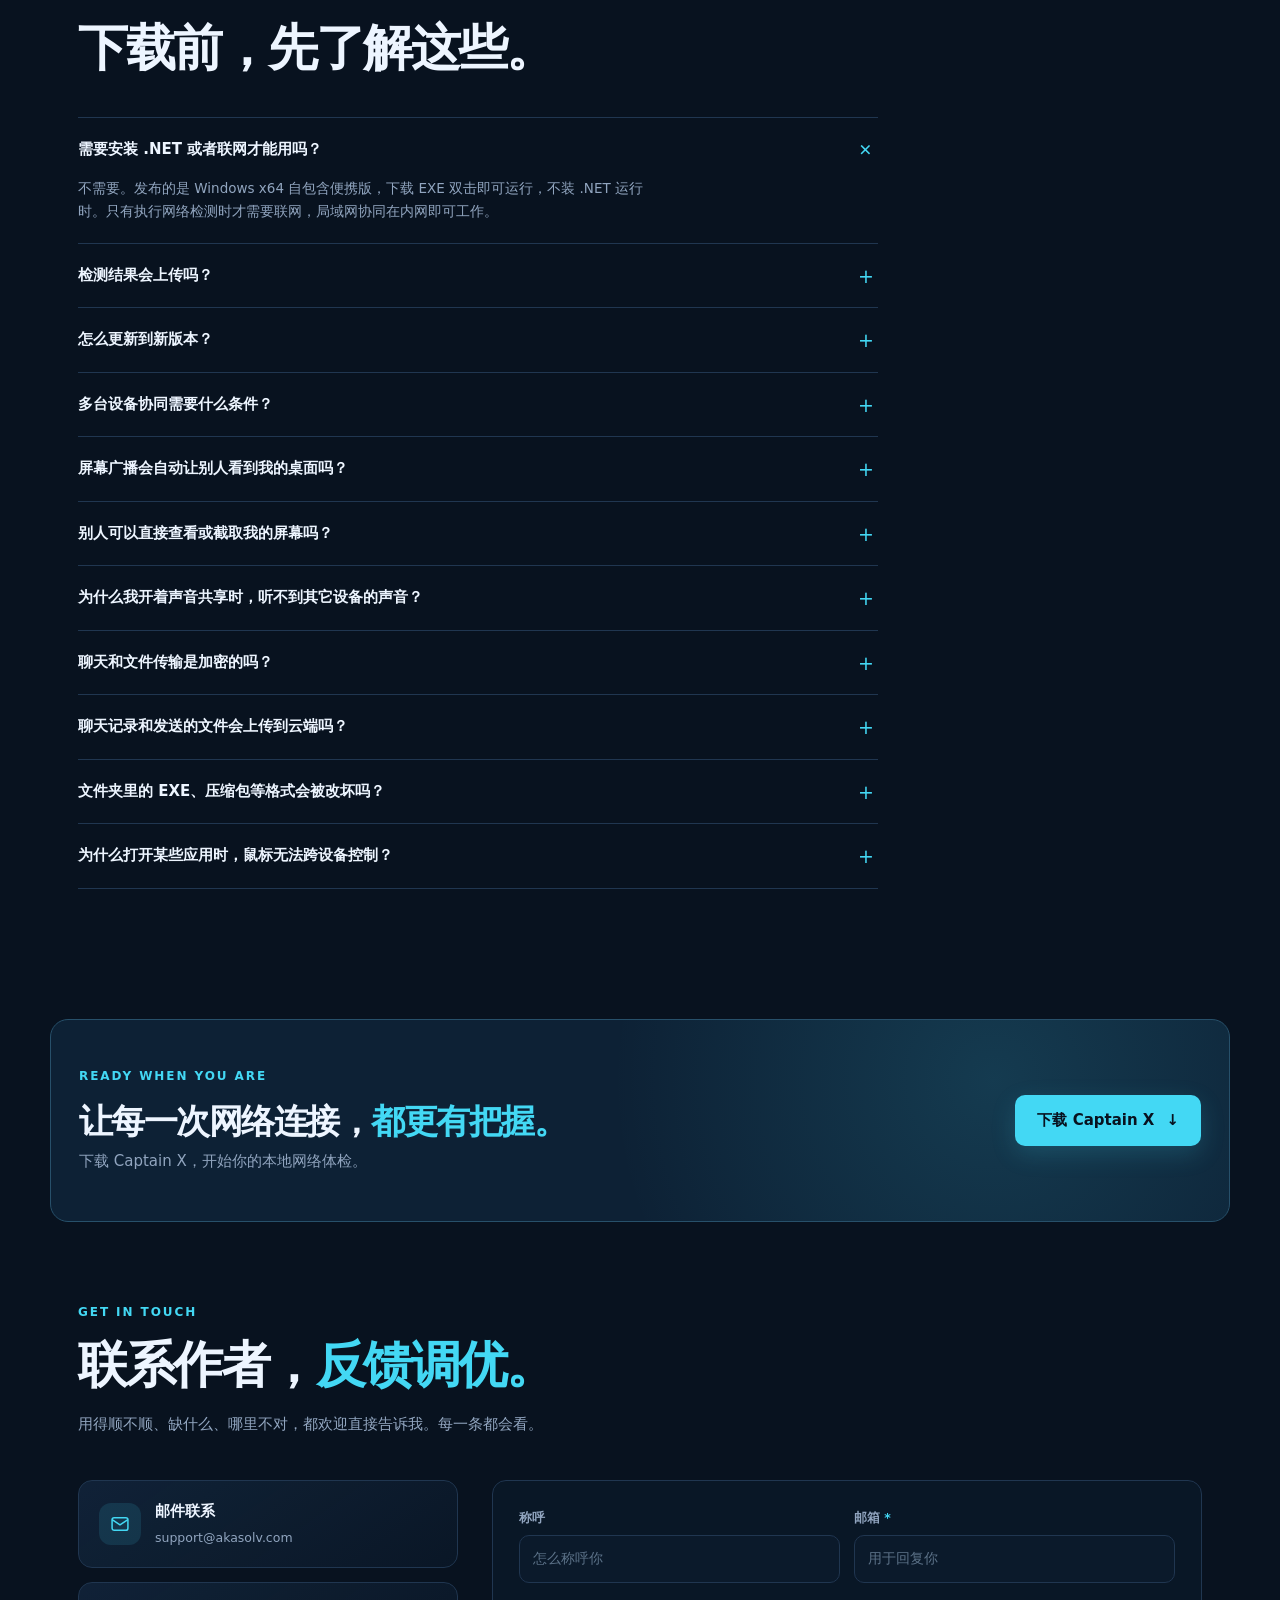
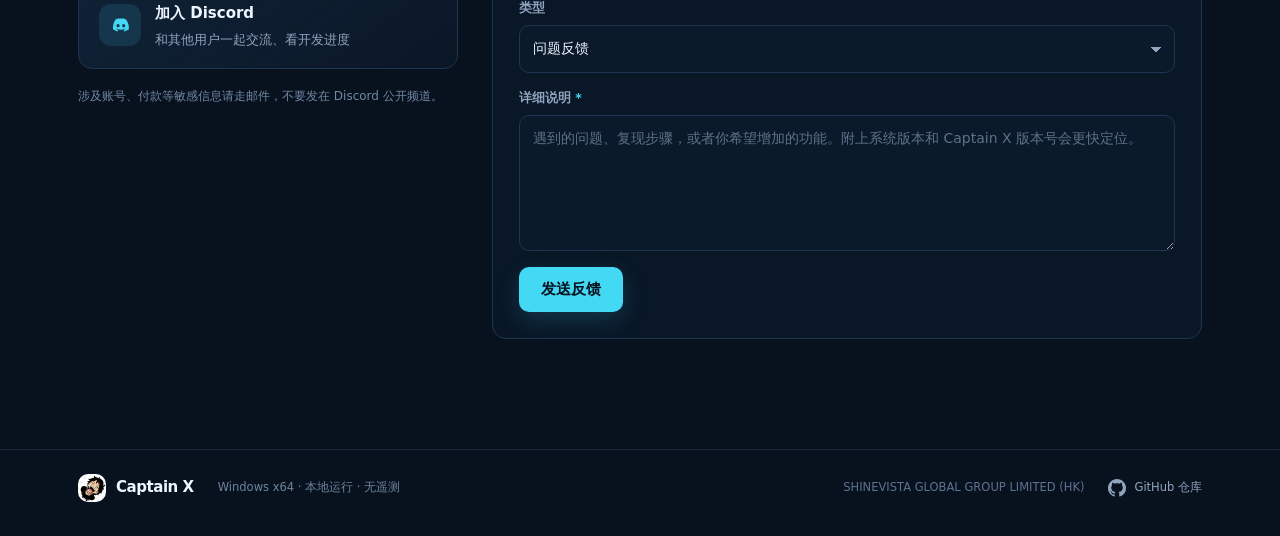
==== commit f84c1e38: "Rename the product from Captain Net to Captain X Covers the page title, meta and og description, bra" ====
--- a/index.html
+++ b/index.html
@@ -4,15 +4,15 @@
   <meta charset="utf-8">
   <meta name="viewport" content="width=device-width, initial-scale=1, viewport-fit=cover">
   <meta name="theme-color" content="#08121f">
-  <title>Captain Net · 本地网络工作台</title>
-  <meta name="description" content="Captain Net 是一款本地运行的 Windows 网络工作台：网络测速、IP/DNS/WebRTC 检测、代理诊断，以及跨设备键鼠、文件传输、屏幕广播、声音同步和端到端加密的局域网聊天。单文件便携版，记录只保存在本机。">
+  <title>Captain X · 本地网络工作台</title>
+  <meta name="description" content="Captain X 是一款本地运行的 Windows 网络工作台：网络测速、IP/DNS/WebRTC 检测、代理诊断，以及跨设备键鼠、文件传输、屏幕广播、声音同步和端到端加密的局域网聊天。单文件便携版，记录只保存在本机。">
 
   <link rel="icon" type="image/png" sizes="32x32" href="assets/icon-32.png">
   <link rel="icon" type="image/png" sizes="512x512" href="assets/icon-512.png">
   <link rel="apple-touch-icon" href="assets/icon-180.png">
 
   <meta property="og:type" content="website">
-  <meta property="og:title" content="Captain Net · 本地网络工作台">
+  <meta property="og:title" content="Captain X · 本地网络工作台">
   <meta property="og:description" content="测速、IP/DNS/WebRTC 检测、代理诊断，以及跨设备键鼠、文件传输、屏幕广播、声音同步和加密聊天。单文件便携版，本地运行。">
   <meta property="og:image" content="assets/icon-512.png">
   <meta name="twitter:card" content="summary">
@@ -28,9 +28,9 @@
 
   <header class="site-header">
     <div class="header-inner">
-      <a class="brand" href="#top" aria-label="Captain Net 首页">
+      <a class="brand" href="#top" aria-label="Captain X 首页">
         <img src="assets/icon-180.png" width="32" height="32" alt="">
-        <span>Captain Net</span>
+        <span>Captain X</span>
       </a>
 
       <nav class="main-nav" id="main-nav" aria-label="主导航">
@@ -40,7 +40,7 @@
         <a href="#contact">联系</a>
       </nav>
 
-      <a class="icon-link" href="https://github.com/captainzeqi/Captain-Net-Releases" target="_blank" rel="noopener" aria-label="在 GitHub 上查看 Captain Net" title="GitHub 仓库"><svg viewBox="0 0 16 16" width="18" height="18" aria-hidden="true" focusable="false"><path fill="currentColor" d="M8 0C3.58 0 0 3.58 0 8c0 3.54 2.29 6.53 5.47 7.59.4.07.55-.17.55-.38 0-.19-.01-.82-.01-1.49-2.01.37-2.53-.49-2.69-.94-.09-.23-.48-.94-.82-1.13-.28-.15-.68-.52-.01-.53.63-.01 1.08.58 1.23.82.72 1.21 1.87.87 2.33.66.07-.52.28-.87.51-1.07-1.78-.2-3.64-.89-3.64-3.95 0-.87.31-1.59.82-2.15-.08-.2-.36-1.02.08-2.12 0 0 .67-.21 2.2.82.64-.18 1.32-.27 2-.27.68 0 1.36.09 2 .27 1.53-1.04 2.2-.82 2.2-.82.44 1.1.16 1.92.08 2.12.51.56.82 1.27.82 2.15 0 3.07-1.87 3.75-3.65 3.95.29.25.54.73.54 1.48 0 1.07-.01 1.93-.01 2.2 0 .21.15.46.55.38A8.01 8.01 0 0 0 16 8c0-4.42-3.58-8-8-8Z"/></svg></a>
+      <a class="icon-link" href="https://github.com/captainzeqi/Captain-Net-Releases" target="_blank" rel="noopener" aria-label="在 GitHub 上查看 Captain X" title="GitHub 仓库"><svg viewBox="0 0 16 16" width="18" height="18" aria-hidden="true" focusable="false"><path fill="currentColor" d="M8 0C3.58 0 0 3.58 0 8c0 3.54 2.29 6.53 5.47 7.59.4.07.55-.17.55-.38 0-.19-.01-.82-.01-1.49-2.01.37-2.53-.49-2.69-.94-.09-.23-.48-.94-.82-1.13-.28-.15-.68-.52-.01-.53.63-.01 1.08.58 1.23.82.72 1.21 1.87.87 2.33.66.07-.52.28-.87.51-1.07-1.78-.2-3.64-.89-3.64-3.95 0-.87.31-1.59.82-2.15-.08-.2-.36-1.02.08-2.12 0 0 .67-.21 2.2.82.64-.18 1.32-.27 2-.27.68 0 1.36.09 2 .27 1.53-1.04 2.2-.82 2.2-.82.44 1.1.16 1.92.08 2.12.51.56.82 1.27.82 2.15 0 3.07-1.87 3.75-3.65 3.95.29.25.54.73.54 1.48 0 1.07-.01 1.93-.01 2.2 0 .21.15.46.55.38A8.01 8.01 0 0 0 16 8c0-4.42-3.58-8-8-8Z"/></svg></a>
 
       <a class="nav-download" data-download href="https://github.com/captainzeqi/Captain-Net-Releases/releases/latest">下载</a>
 
@@ -56,7 +56,7 @@
         <p class="eyebrow"><span class="status-dot"></span> Windows x64 · 单文件便携版</p>
         <h1>把网络状态，<em>看清楚</em>。</h1>
         <p class="hero-lead">
-          Captain Net 是一款本地运行的 Windows 网络工作台。测速、IP、DNS、WebRTC、代理诊断集中在一个窗口，
+          Captain X 是一款本地运行的 Windows 网络工作台。测速、IP、DNS、WebRTC、代理诊断集中在一个窗口，
           还能让手边的几台电脑共享键鼠、剪贴板、文件、屏幕和声音，聊天全程端到端加密。
         </p>
         <div class="hero-actions">
@@ -72,15 +72,15 @@
         </ul>
       </div>
 
-      <div class="hero-visual" aria-label="Captain Net 界面预览" role="img">
+      <div class="hero-visual" aria-label="Captain X 界面预览" role="img">
         <div class="window-top" aria-hidden="true">
           <span class="window-logo">✦</span>
-          <span class="window-title">Captain Net · 本地工作台</span>
+          <span class="window-title">Captain X · 本地工作台</span>
           <span class="window-controls">— □ ×</span>
         </div>
         <div class="dashboard" aria-hidden="true">
           <aside>
-            <strong>Captain Net</strong>
+            <strong>Captain X</strong>
             <small>本地工作台</small>
             <i class="nav-active">◎　IP 检测</i>
             <i>◈　IP 评分</i>
@@ -127,7 +127,7 @@
       <div class="section-heading">
         <p class="eyebrow">ONE WORKSPACE</p>
         <h2>所有网络信息，<br><em>集中在一个工作台。</em></h2>
-        <p>从测速、体检到多设备协同，Captain Net 把原本分散在各处的工具整理成一套清晰、能直接照着做的桌面体验。</p>
+        <p>从测速、体检到多设备协同，Captain X 把原本分散在各处的工具整理成一套清晰、能直接照着做的桌面体验。</p>
       </div>
 
       <div class="feature-grid">
@@ -272,7 +272,7 @@
         </details>
         <details>
           <summary>多台设备协同需要什么条件？</summary>
-          <p>设备处于同一局域网，互相配对（配对需双方确认），并升级到相同版本。发现使用 UDP 45678，协同/文件/聊天使用 TCP 45679，键鼠使用 UDP 45679，屏幕查看和广播使用 TCP 45680；若被防火墙拦截，请允许 Captain Net 访问专用网络。</p>
+          <p>设备处于同一局域网，互相配对（配对需双方确认），并升级到相同版本。发现使用 UDP 45678，协同/文件/聊天使用 TCP 45679，键鼠使用 UDP 45679，屏幕查看和广播使用 TCP 45680；若被防火墙拦截，请允许 Captain X 访问专用网络。</p>
         </details>
         <details>
           <summary>屏幕广播会自动让别人看到我的桌面吗？</summary>
@@ -294,7 +294,7 @@
         </details>
         <details>
           <summary>聊天记录和发送的文件会上传到云端吗？</summary>
-          <p>不会。聊天记录、备注名和传输历史只保存到各自设备的本地 Captain Net 数据目录；聊天和文件只在已配对设备之间传输，不经过 Captain Net 云端。</p>
+          <p>不会。聊天记录、备注名和传输历史只保存到各自设备的本地 Captain X 数据目录；聊天和文件只在已配对设备之间传输，不经过 Captain X 云端。</p>
         </details>
         <details>
           <summary>文件夹里的 EXE、压缩包等格式会被改坏吗？</summary>
@@ -302,9 +302,9 @@
         </details>
         <details>
           <summary>为什么打开某些应用时，鼠标无法跨设备控制？</summary>
-          <p>因为这些窗口的输入权限高于 Captain Net，Windows 会直接拦掉外部程序送进去的键鼠事件。常见的是三种情况：</p>
+          <p>因为这些窗口的输入权限高于 Captain X，Windows 会直接拦掉外部程序送进去的键鼠事件。常见的是三种情况：</p>
           <ul>
-            <li><strong>以管理员身份运行的程序</strong>——任务管理器、注册表编辑器、提权安装程序等。Windows 不允许普通权限的进程向更高权限的窗口发送输入。<em>这一种可以解决：把两台设备上的 Captain Net 都改成以管理员身份运行。</em></li>
+            <li><strong>以管理员身份运行的程序</strong>——任务管理器、注册表编辑器、提权安装程序等。Windows 不允许普通权限的进程向更高权限的窗口发送输入。<em>这一种可以解决：把两台设备上的 Captain X 都改成以管理员身份运行。</em></li>
             <li><strong>系统安全桌面</strong>——UAC 提权弹窗、Ctrl+Alt+Del、锁屏和登录界面。这块运行在独立桌面上，任何第三方程序都无法在其中注入输入，属于系统设计，只能用那台设备自己的键鼠操作。</li>
             <li><strong>游戏与带反作弊的程序</strong>——它们直接读取鼠标的原始输入数据，而不是看光标位置，反作弊模块还会主动过滤掉带「注入」标记的合成事件。</li>
           </ul>
@@ -317,10 +317,10 @@
       <div class="final-cta-copy">
         <p class="eyebrow">READY WHEN YOU ARE</p>
         <h2>让每一次网络连接，<em>都更有把握。</em></h2>
-        <p>下载 Captain Net，开始你的本地网络体检。</p>
+        <p>下载 Captain X，开始你的本地网络体检。</p>
       </div>
       <a class="button button-primary" data-download href="https://github.com/captainzeqi/Captain-Net-Releases/releases/latest">
-        下载 Captain Net <span aria-hidden="true">↓</span>
+        下载 Captain X <span aria-hidden="true">↓</span>
       </a>
     </section>
 
@@ -364,7 +364,7 @@
              首次提交后需要到该邮箱点确认链接激活，之后才会正常收到。
              激活后可以在 FormSubmit 后台换成哈希地址替换掉 action 里的明文邮箱，避免被爬虫采集。 -->
         <form class="feedback-form" action="https://formsubmit.co/Captain@akasolv.com" method="POST" novalidate>
-          <input type="hidden" name="_subject" value="Captain Net 网站反馈">
+          <input type="hidden" name="_subject" value="Captain X 网站反馈">
           <input type="hidden" name="_template" value="table">
           <input type="hidden" name="_captcha" value="false">
           <!-- 蜜罐字段：正常用户看不到，机器人填了就会被丢弃 -->
@@ -393,7 +393,7 @@
 
           <label class="field">
             <span>详细说明 <i>*</i></span>
-            <textarea name="message" rows="5" required placeholder="遇到的问题、复现步骤，或者你希望增加的功能。附上系统版本和 Captain Net 版本号会更快定位。"></textarea>
+            <textarea name="message" rows="5" required placeholder="遇到的问题、复现步骤，或者你希望增加的功能。附上系统版本和 Captain X 版本号会更快定位。"></textarea>
           </label>
 
           <div class="form-actions">
@@ -409,7 +409,7 @@
     <div class="section-shell footer-inner">
       <a class="brand" href="#top">
         <img src="assets/icon-180.png" width="28" height="28" alt="">
-        <span>Captain Net</span>
+        <span>Captain X</span>
       </a>
       <p class="footer-meta">Windows x64 · 本地运行 · 无遥测</p>
       <p class="footer-publisher">SHINEVISTA GLOBAL GROUP LIMITED (HK)</p>
@@ -417,7 +417,7 @@
     </div>
   </footer>
 
-  <div class="download-toast" role="status" aria-live="polite">开始下载 Captain Net…</div>
+  <div class="download-toast" role="status" aria-live="polite">开始下载 Captain X…</div>
   <script src="script.js" defer></script>
 </body>
 </html>
--- a/styles.css
+++ b/styles.css
@@ -1,4 +1,4 @@
-/* Captain Net landing page
+/* Captain X landing page
    单一样式表：之前 styles.css 和 layout-overrides.css 各写一套 feature-grid，
    两边的列数和高度互相覆盖，改任何一处都可能在某个宽度上错位，所以合并到这里。 */
 
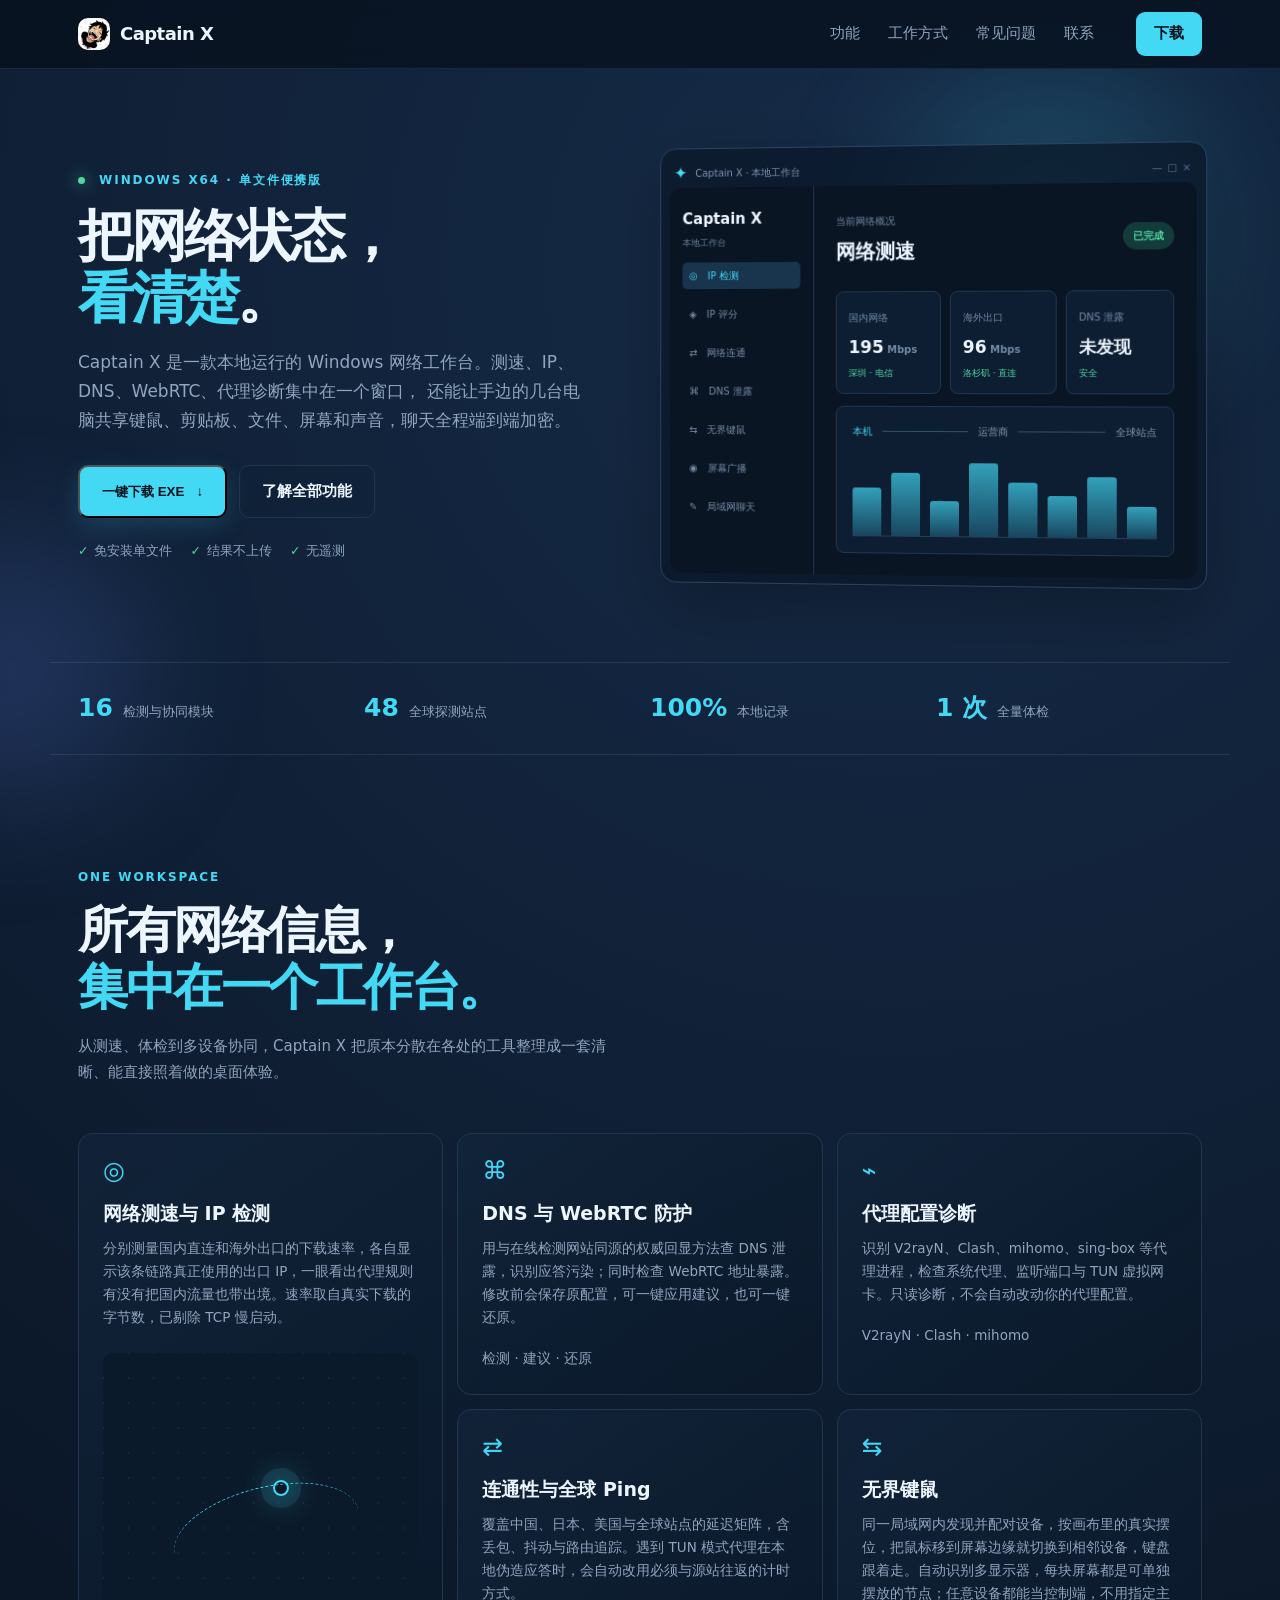
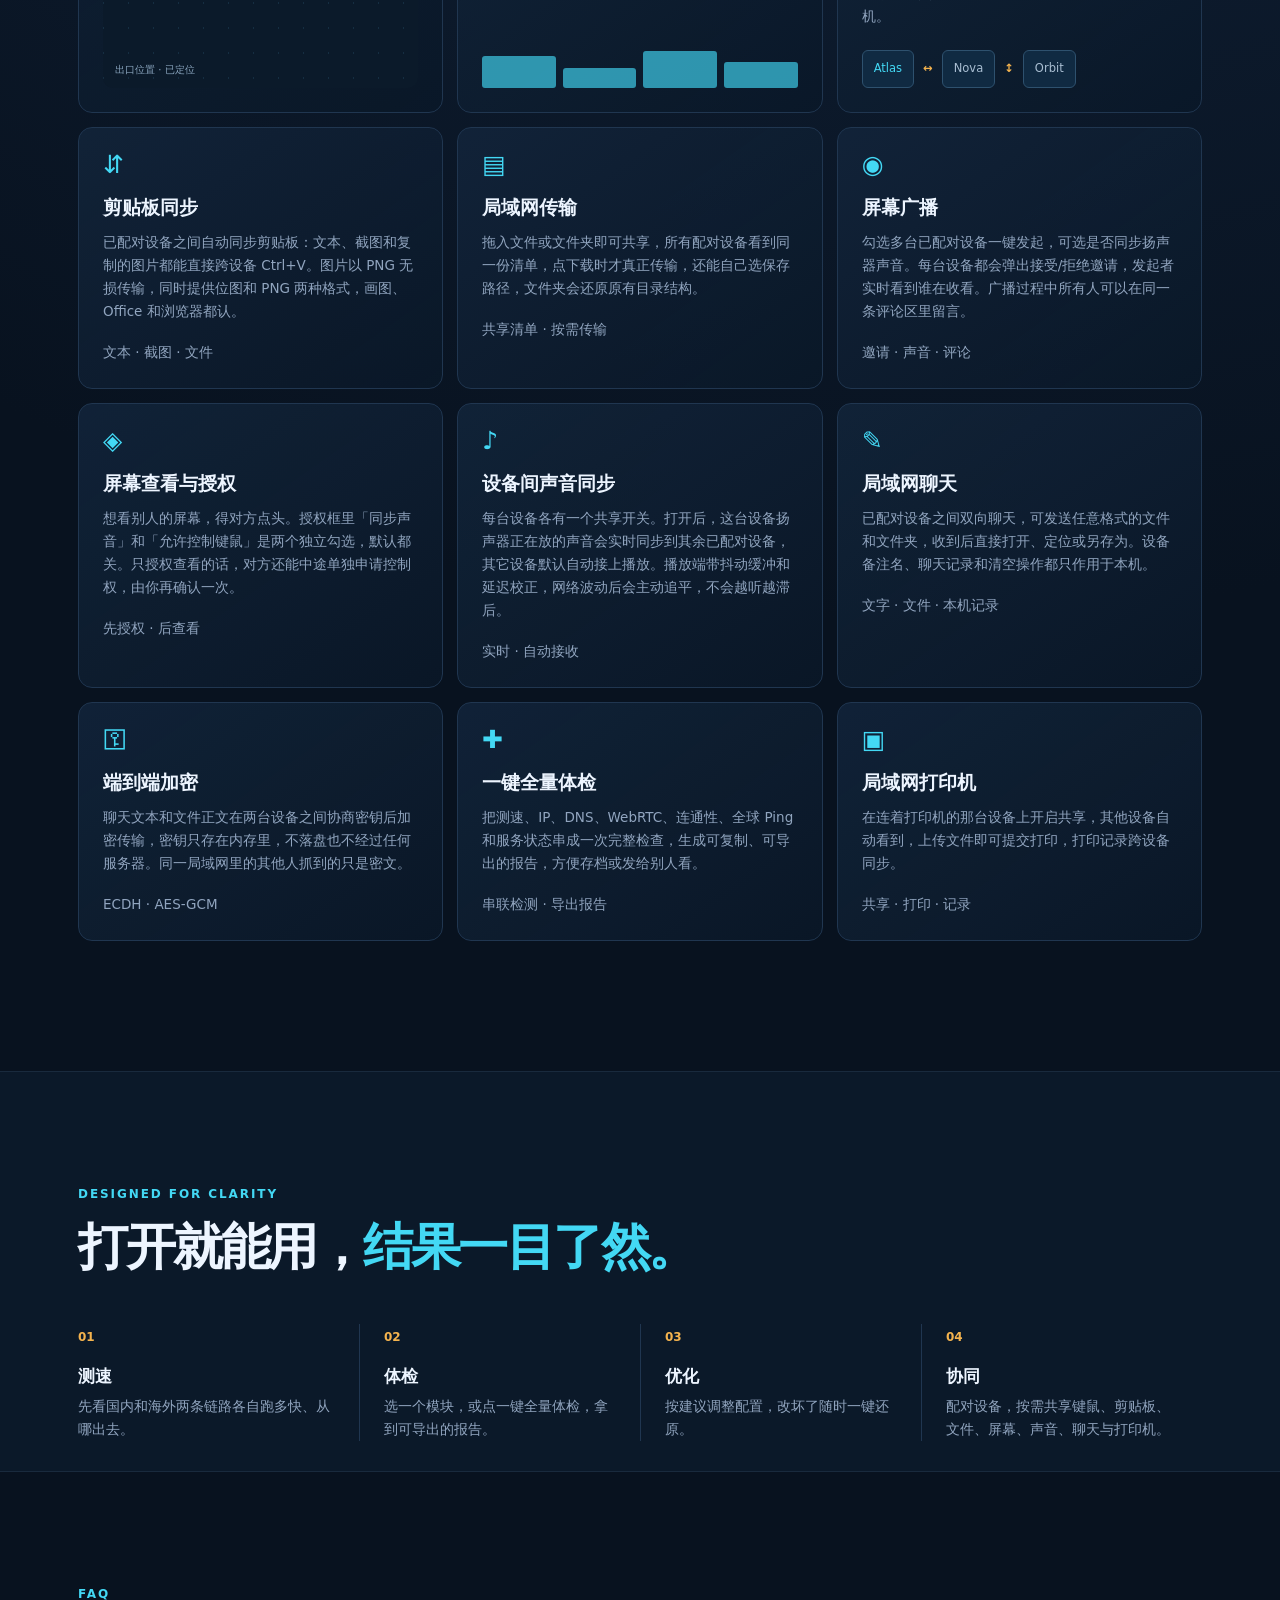
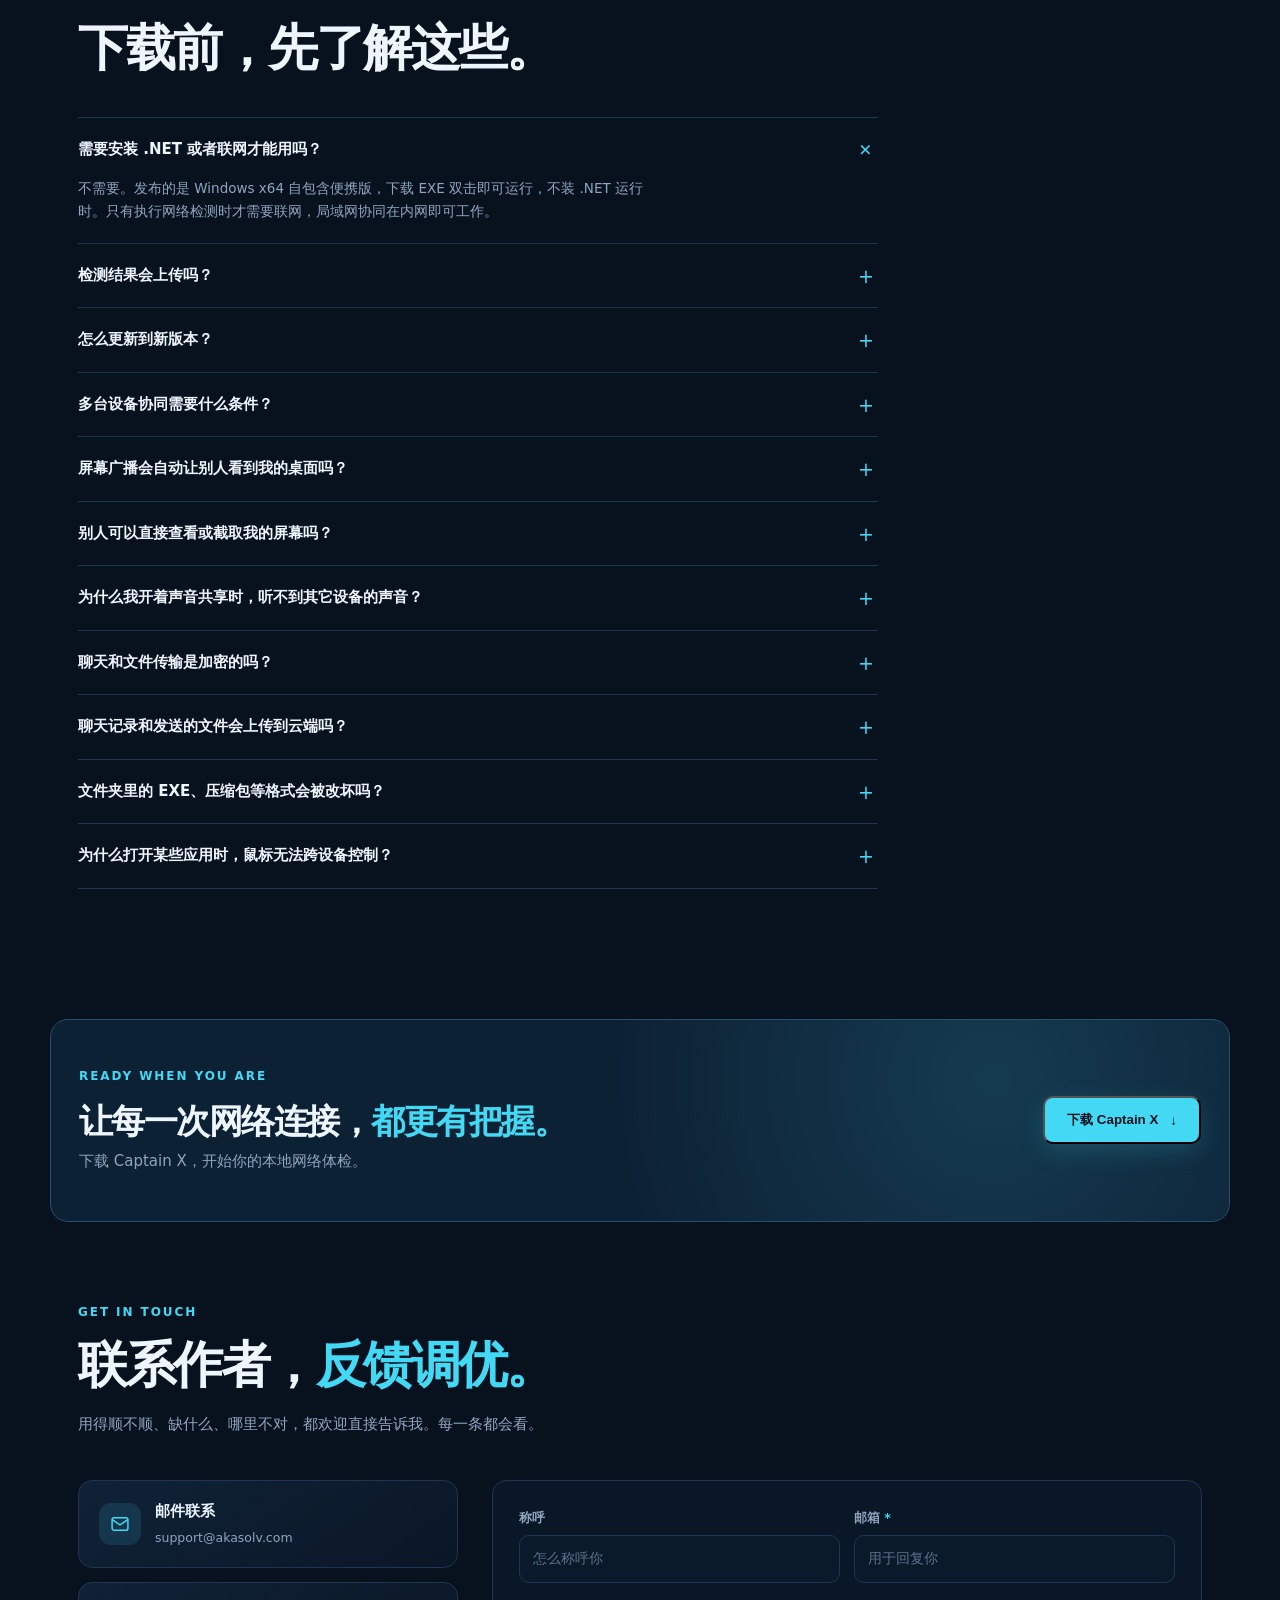
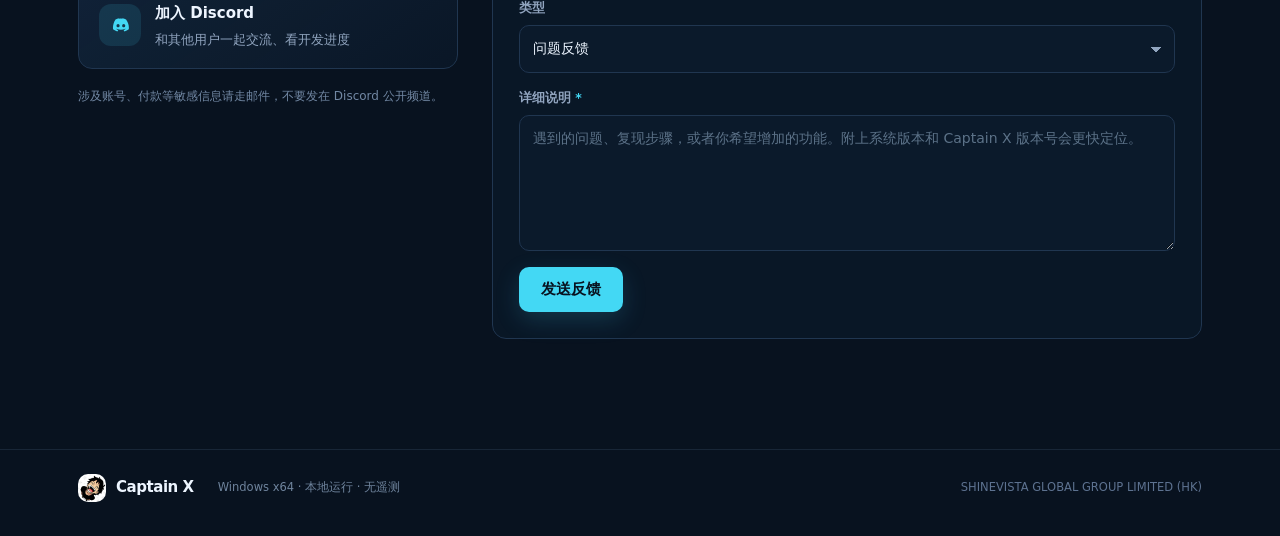
==== commit 8e3b8057: "Gate downloads behind a daily invite code, remove GitHub from the site Downloads now require an invi" ====
--- a/index.html
+++ b/index.html
@@ -40,9 +40,8 @@
         <a href="#contact">联系</a>
       </nav>
 
-      <a class="icon-link" href="https://github.com/captainzeqi/Captain-Net-Releases" target="_blank" rel="noopener" aria-label="在 GitHub 上查看 Captain X" title="GitHub 仓库"><svg viewBox="0 0 16 16" width="18" height="18" aria-hidden="true" focusable="false"><path fill="currentColor" d="M8 0C3.58 0 0 3.58 0 8c0 3.54 2.29 6.53 5.47 7.59.4.07.55-.17.55-.38 0-.19-.01-.82-.01-1.49-2.01.37-2.53-.49-2.69-.94-.09-.23-.48-.94-.82-1.13-.28-.15-.68-.52-.01-.53.63-.01 1.08.58 1.23.82.72 1.21 1.87.87 2.33.66.07-.52.28-.87.51-1.07-1.78-.2-3.64-.89-3.64-3.95 0-.87.31-1.59.82-2.15-.08-.2-.36-1.02.08-2.12 0 0 .67-.21 2.2.82.64-.18 1.32-.27 2-.27.68 0 1.36.09 2 .27 1.53-1.04 2.2-.82 2.2-.82.44 1.1.16 1.92.08 2.12.51.56.82 1.27.82 2.15 0 3.07-1.87 3.75-3.65 3.95.29.25.54.73.54 1.48 0 1.07-.01 1.93-.01 2.2 0 .21.15.46.55.38A8.01 8.01 0 0 0 16 8c0-4.42-3.58-8-8-8Z"/></svg></a>
-
-      <a class="nav-download" data-download href="https://github.com/captainzeqi/Captain-Net-Releases/releases/latest">下载</a>
+
+      <button class="nav-download" type="button" data-download>下载</button>
 
       <button class="nav-toggle" type="button" aria-expanded="false" aria-controls="main-nav" aria-label="展开导航">
         <span></span><span></span>
@@ -60,9 +59,9 @@
           还能让手边的几台电脑共享键鼠、剪贴板、文件、屏幕和声音，聊天全程端到端加密。
         </p>
         <div class="hero-actions">
-          <a class="button button-primary" data-download href="https://github.com/captainzeqi/Captain-Net-Releases/releases/latest">
+          <button class="button button-primary" type="button" data-download>
             一键下载 EXE <span aria-hidden="true">↓</span>
-          </a>
+          </button>
           <a class="button button-secondary" href="#features">了解全部功能</a>
         </div>
         <ul class="trust-row">
@@ -319,9 +318,9 @@
         <h2>让每一次网络连接，<em>都更有把握。</em></h2>
         <p>下载 Captain X，开始你的本地网络体检。</p>
       </div>
-      <a class="button button-primary" data-download href="https://github.com/captainzeqi/Captain-Net-Releases/releases/latest">
+      <button class="button button-primary" type="button" data-download>
         下载 Captain X <span aria-hidden="true">↓</span>
-      </a>
+      </button>
     </section>
 
     <section id="contact" class="section-shell contact">
@@ -413,9 +412,25 @@
       </a>
       <p class="footer-meta">Windows x64 · 本地运行 · 无遥测</p>
       <p class="footer-publisher">SHINEVISTA GLOBAL GROUP LIMITED (HK)</p>
-      <a class="footer-link" href="https://github.com/captainzeqi/Captain-Net-Releases" target="_blank" rel="noopener"><svg viewBox="0 0 16 16" width="18" height="18" aria-hidden="true" focusable="false"><path fill="currentColor" d="M8 0C3.58 0 0 3.58 0 8c0 3.54 2.29 6.53 5.47 7.59.4.07.55-.17.55-.38 0-.19-.01-.82-.01-1.49-2.01.37-2.53-.49-2.69-.94-.09-.23-.48-.94-.82-1.13-.28-.15-.68-.52-.01-.53.63-.01 1.08.58 1.23.82.72 1.21 1.87.87 2.33.66.07-.52.28-.87.51-1.07-1.78-.2-3.64-.89-3.64-3.95 0-.87.31-1.59.82-2.15-.08-.2-.36-1.02.08-2.12 0 0 .67-.21 2.2.82.64-.18 1.32-.27 2-.27.68 0 1.36.09 2 .27 1.53-1.04 2.2-.82 2.2-.82.44 1.1.16 1.92.08 2.12.51.56.82 1.27.82 2.15 0 3.07-1.87 3.75-3.65 3.95.29.25.54.73.54 1.48 0 1.07-.01 1.93-.01 2.2 0 .21.15.46.55.38A8.01 8.01 0 0 0 16 8c0-4.42-3.58-8-8-8Z"/></svg><span>GitHub 仓库</span></a>
     </div>
   </footer>
+
+  <!-- 邀请码校验。真正的判定在服务端，这里只负责收集和展示结果。 -->
+  <div class="invite-mask" hidden>
+    <div class="invite-card" role="dialog" aria-modal="true" aria-labelledby="invite-title">
+      <button class="invite-close" type="button" aria-label="关闭">×</button>
+      <p class="eyebrow">INVITE ONLY</p>
+      <h3 id="invite-title">输入邀请码下载</h3>
+      <p class="invite-lead">Captain X 目前仅向持有邀请码的用户开放下载。邀请码每天更新一次。</p>
+      <form class="invite-form" autocomplete="off">
+        <input class="invite-input" type="text" name="code" inputmode="latin" spellcheck="false"
+               maxlength="16" placeholder="请输入邀请码" aria-label="邀请码">
+        <button class="button button-primary invite-submit" type="submit">验证并下载</button>
+      </form>
+      <p class="invite-status" role="status" aria-live="polite"></p>
+      <p class="invite-foot">没有邀请码？到页面底部的联系方式向作者索取。</p>
+    </div>
+  </div>
 
   <div class="download-toast" role="status" aria-live="polite">开始下载 Captain X…</div>
   <script src="script.js" defer></script>
--- a/styles.css
+++ b/styles.css
@@ -117,11 +117,15 @@
 .brand img { width: 32px; height: 32px; border-radius: 10px; object-fit: cover; }
 
 .main-nav { display: flex; gap: clamp(18px, 3vw, 28px); margin-left: auto; }
-.main-nav ~ .icon-link { margin-left: 0; }
 .main-nav a { color: var(--muted); text-decoration: none; transition: color .18s var(--ease); }
 .main-nav a:hover { color: var(--cyan); }
 
 .nav-download {
+  /* 这个入口现在是 <button>（点击打开邀请码弹窗），按钮的默认样式要抹掉 */
+  border: 0;
+  cursor: pointer;
+  font: inherit;
+  font-weight: 700;
   color: #09121e;
   text-decoration: none;
   background: var(--cyan);
@@ -133,21 +137,6 @@
 }
 .nav-download:hover { transform: translateY(-1px); box-shadow: 0 8px 22px rgba(67, 216, 244, .22); }
 
-/* GitHub 仓库入口。放在下载按钮左边，图标用 currentColor 跟随主题色。 */
-.icon-link {
-  display: inline-grid;
-  place-items: center;
-  width: 38px;
-  height: 38px;
-  margin-left: auto;
-  border: 1px solid var(--line);
-  border-radius: 10px;
-  color: var(--muted);
-  background: rgba(16, 34, 56, .6);
-  transition: color .18s var(--ease), border-color .18s var(--ease), transform .18s var(--ease);
-}
-.icon-link + .nav-download { margin-left: 0; }
-.icon-link:hover { color: var(--cyan); border-color: #3e678b; transform: translateY(-1px); }
 
 /* 汉堡按钮只在窄屏出现 */
 .nav-toggle {
@@ -661,8 +650,7 @@
 
   /* 窄屏用可展开的导航，而不是直接把入口藏掉 */
   .nav-toggle { display: grid; order: 4; }
-  .nav-download { margin-left: 0; order: 3; }
-  .icon-link { margin-left: auto; order: 2; }
+  .nav-download { margin-left: auto; order: 2; }
   .main-nav {
     order: 4;
     position: absolute;
@@ -728,3 +716,84 @@
   .reveal { opacity: 1; transform: none; }
   .button:hover, .feature-card:hover, .nav-download:hover { transform: none; }
 }
+
+/* ============================ 邀请码下载弹窗 ============================
+   真正的校验在服务端，这里只负责收集输入和展示结果。 */
+
+.invite-mask {
+  position: fixed;
+  inset: 0;
+  z-index: 80;
+  display: grid;
+  place-items: center;
+  padding: var(--pad);
+  background: rgba(4, 10, 18, .72);
+  backdrop-filter: blur(6px);
+}
+.invite-mask[hidden] { display: none; }
+body.invite-open { overflow: hidden; }
+
+.invite-card {
+  position: relative;
+  width: min(420px, 100%);
+  background: linear-gradient(180deg, var(--panel-2), var(--panel));
+  border: 1px solid var(--line);
+  border-radius: var(--radius);
+  padding: clamp(22px, 4vw, 30px);
+  box-shadow: 0 24px 60px rgba(0, 0, 0, .45);
+}
+.invite-card h3 { margin: 6px 0 10px; font-size: clamp(20px, 3vw, 24px); }
+.invite-lead { margin: 0 0 18px; color: var(--muted); line-height: 1.7; }
+
+.invite-close {
+  position: absolute;
+  top: 12px;
+  right: 14px;
+  width: 32px;
+  height: 32px;
+  border: 0;
+  border-radius: 8px;
+  background: transparent;
+  color: var(--faint);
+  font-size: 22px;
+  line-height: 1;
+  cursor: pointer;
+  transition: background .2s var(--ease), color .2s var(--ease);
+}
+.invite-close:hover { background: rgba(127, 163, 203, .12); color: var(--text); }
+
+.invite-form { display: grid; gap: 10px; }
+
+.invite-input {
+  width: 100%;
+  padding: 13px 15px;
+  border-radius: 10px;
+  border: 1px solid var(--line);
+  background: rgba(8, 18, 31, .75);
+  color: var(--text);
+  font-size: 17px;
+  /* 邀请码是一串要照着抄的字符，等宽加字距最不容易看错 */
+  font-family: ui-monospace, SFMono-Regular, Menlo, Consolas, monospace;
+  letter-spacing: .18em;
+  text-transform: uppercase;
+  transition: border-color .2s var(--ease), box-shadow .2s var(--ease);
+}
+.invite-input::placeholder { letter-spacing: normal; text-transform: none; color: var(--faint); }
+.invite-input:focus {
+  outline: none;
+  border-color: var(--cyan);
+  box-shadow: 0 0 0 3px rgba(67, 216, 244, .16);
+}
+
+.invite-submit { width: 100%; justify-content: center; }
+.invite-submit:disabled { opacity: .6; cursor: default; }
+
+.invite-status { margin: 12px 0 0; min-height: 1.4em; font-size: 14px; line-height: 1.6; }
+.invite-status.bad { color: #ff9c8f; }
+.invite-status.good { color: var(--green); }
+
+.invite-foot { margin: 14px 0 0; color: var(--faint); font-size: 13px; line-height: 1.6; }
+
+@media (prefers-reduced-motion: reduce) {
+  .invite-close, .invite-input { transition: none; }
+}
